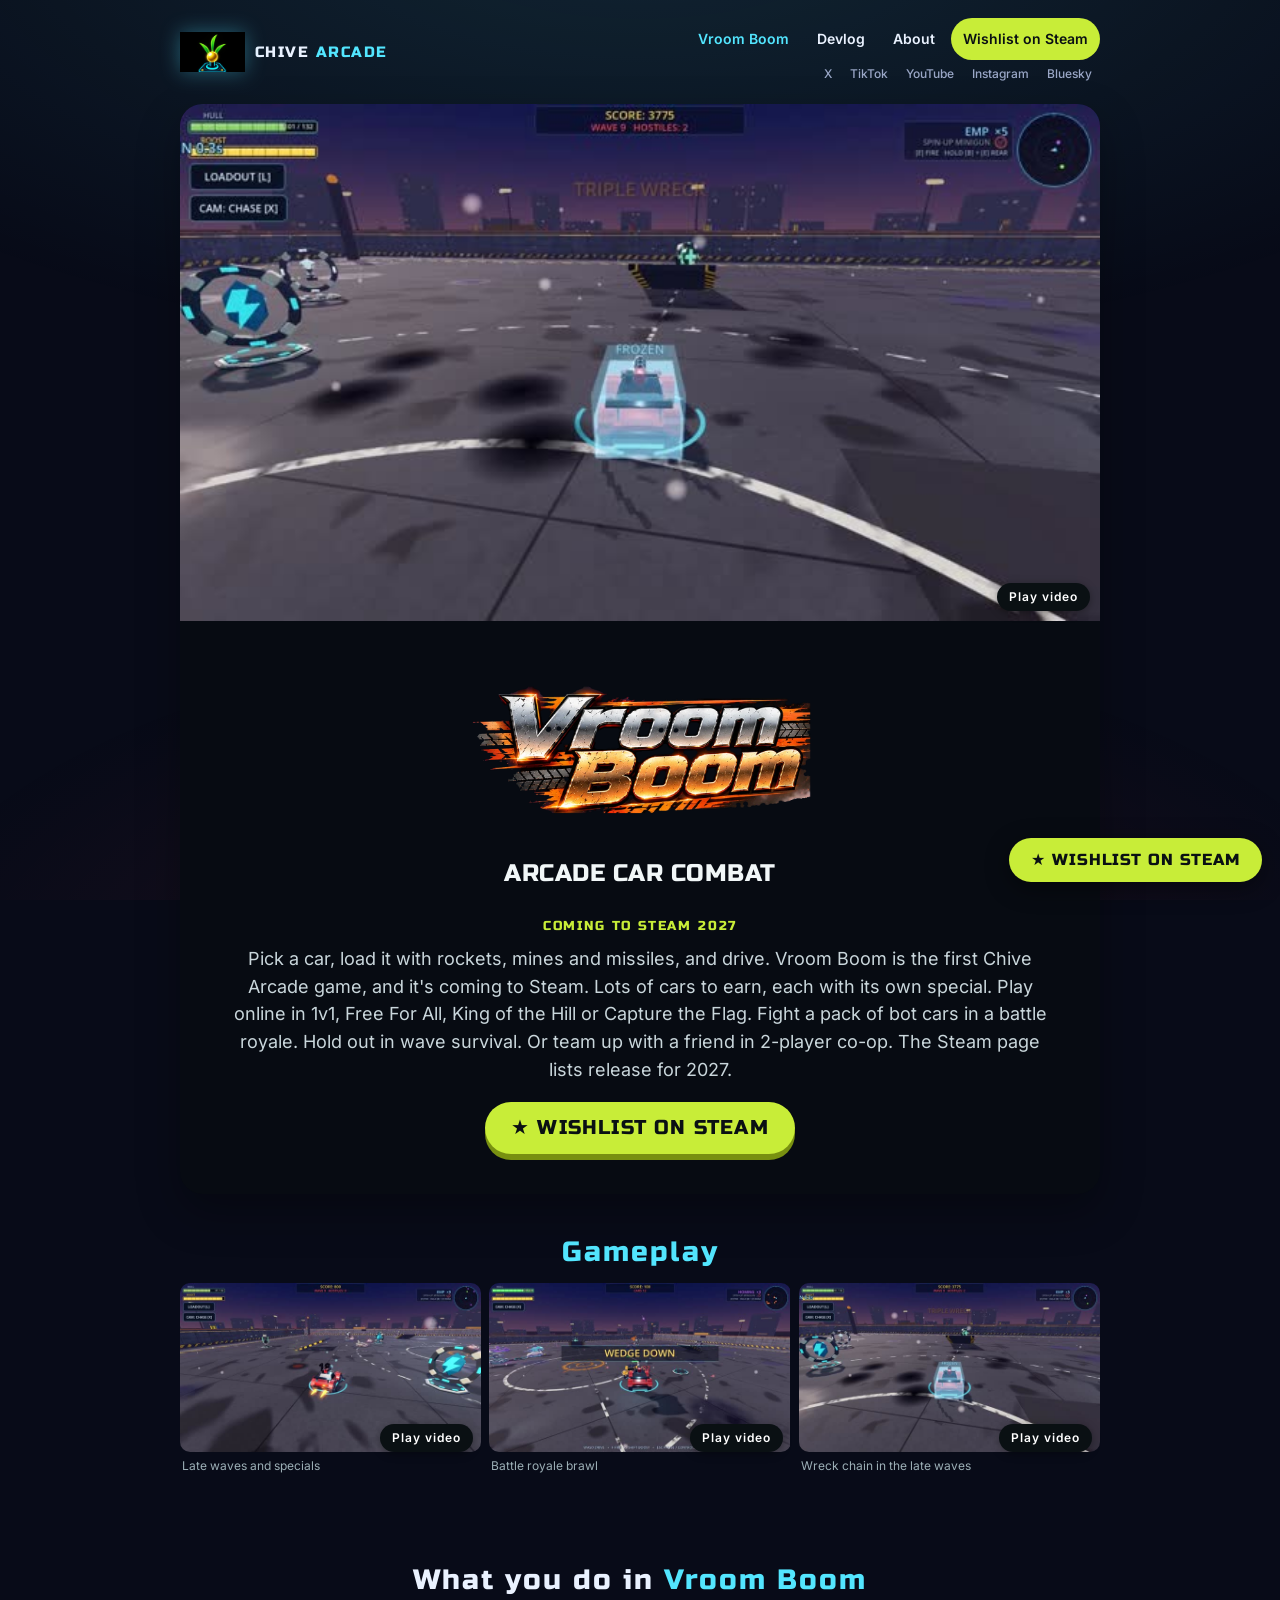
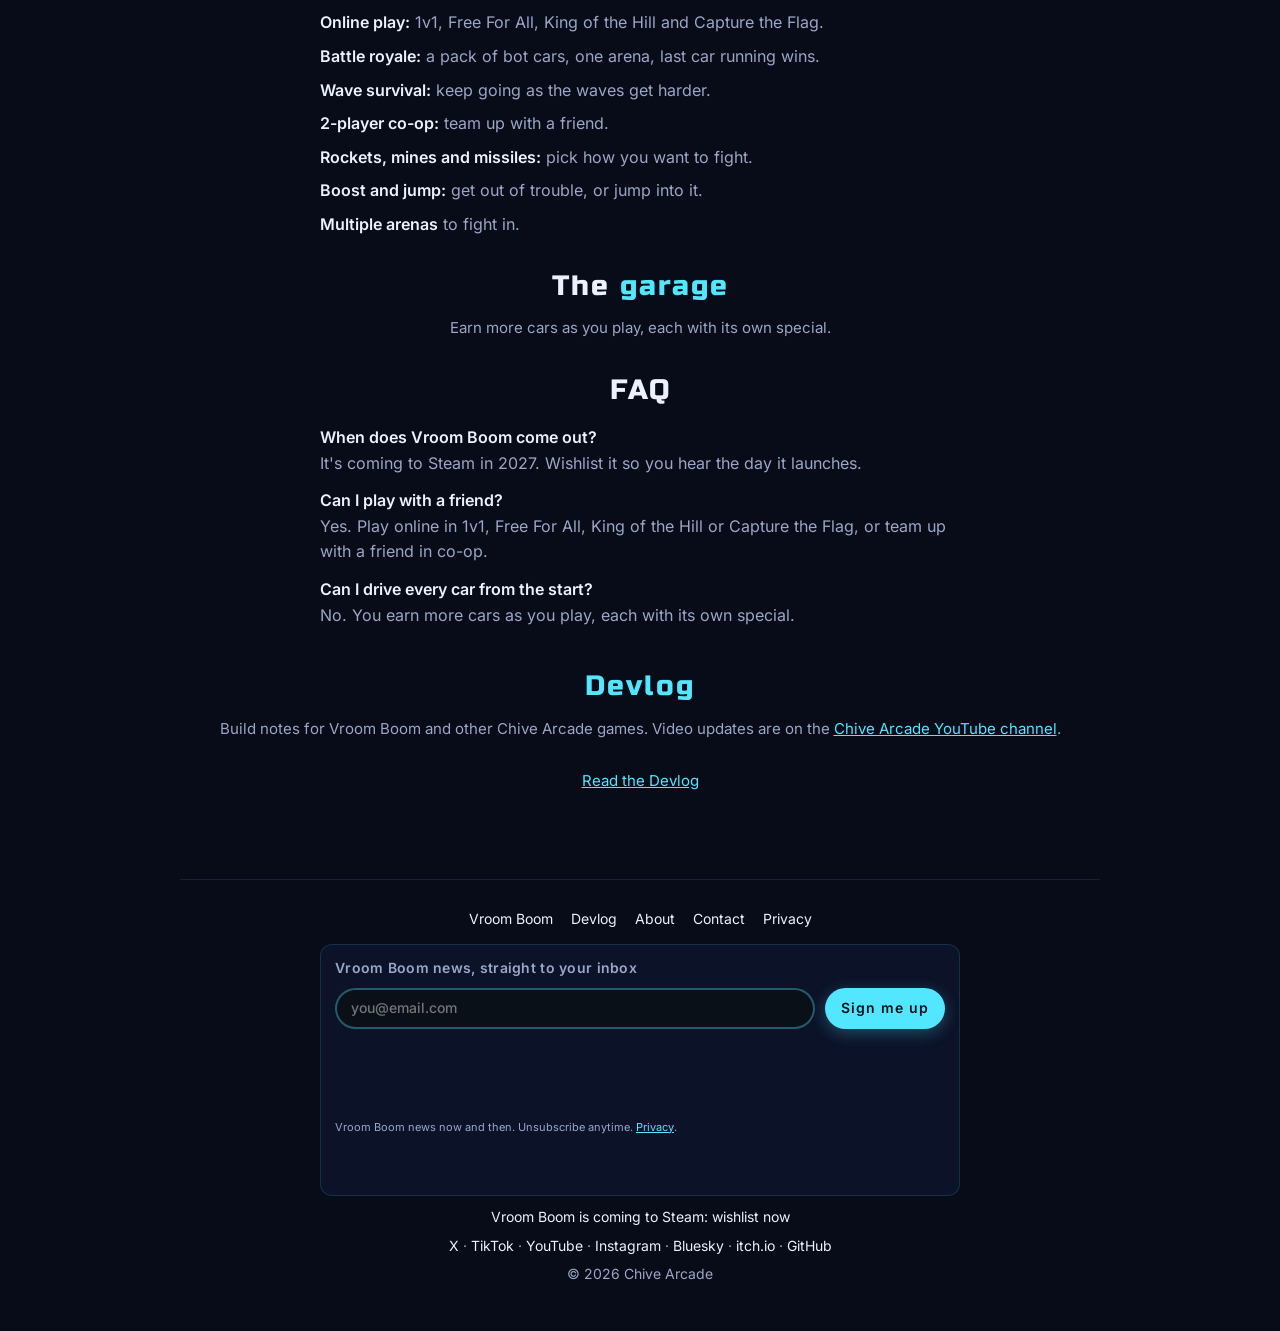
==== index.html @ d8dcc279 "Merge pull request #27 from chive55/homepage-trailer Homepage hero: short gameplay video at the top" ====
<!DOCTYPE html>
<html lang="en">
<head>
<meta charset="UTF-8">
<script>document.documentElement.classList.add('js');</script>
<meta name="viewport" content="width=device-width, initial-scale=1.0">
<title>Vroom Boom: Car Combat, Coming to Steam | Chive Arcade</title>
<meta name="description" content="Arcade car combat with battle royale against AI bots, wave survival and co-op. Wishlist it now on Steam.">
<meta name="theme-color" content="#080B18">
<link rel="icon" href="/favicon.ico" sizes="any">
<link rel="icon" type="image/png" href="/favicon.png">
<link rel="apple-touch-icon" href="/apple-touch-icon.png">
<link rel="stylesheet" href="/assets/site-nav.css">
<link rel="stylesheet" href="/assets/newsletter.css">
<link rel="canonical" href="https://chivearcade.com/">
<link rel="alternate" type="application/rss+xml" title="Chive Arcade Devlog" href="https://chivearcade.com/devlog/feed.xml">
<meta property="og:type" content="website">
<meta property="og:site_name" content="Chive Arcade">
<meta property="og:title" content="Vroom Boom: Car Combat, Coming to Steam | Chive Arcade">
<meta property="og:description" content="Arcade car combat with battle royale against AI bots, wave survival and co-op. Wishlist it now on Steam.">
<meta property="og:url" content="https://chivearcade.com/">
<meta property="og:image" content="https://chivearcade.com/vroom-boom/key-art.jpg">
<meta property="og:image:width" content="1232">
<meta property="og:image:height" content="706">
<meta property="og:image:alt" content="Vroom Boom arcade car combat key art">
<meta name="twitter:card" content="summary_large_image">
<meta name="twitter:title" content="Vroom Boom: Car Combat, Coming to Steam | Chive Arcade">
<meta name="twitter:description" content="Arcade car combat with battle royale against AI bots, wave survival and co-op. Wishlist it now on Steam.">
<meta name="twitter:image" content="https://chivearcade.com/vroom-boom/key-art.jpg">
<link rel="preload" href="/vroom-boom/late_wave_wreck_chain.jpg" as="image" fetchpriority="high">
<link rel="preload" href="/assets/fonts/russo-one-latin.woff2" as="font" type="font/woff2" crossorigin>
<link rel="preload" href="/assets/fonts/inter-latin.woff2" as="font" type="font/woff2" crossorigin>
<link rel="stylesheet" href="/assets/fonts.css">
<style>
  :root{
    --bg:#080B18; --panel:#111A38; --cyan:#53E6FF; --yellow:#FFD85A; --pink:#FF4D68;
    --text:#EAF2FF; --muted:#9AA7C7;
  }
  *{margin:0;padding:0;box-sizing:border-box}
  body{
    background:var(--bg); color:var(--text);
    font-family:'Inter',system-ui,-apple-system,sans-serif;
    line-height:1.6; overflow-x:hidden;
  }
  body::before{
    content:""; position:fixed; inset:0; pointer-events:none; z-index:0;
    background:
      radial-gradient(ellipse 80% 50% at 50% -10%, rgba(83,230,255,.12), transparent),
      radial-gradient(ellipse 60% 40% at 50% 110%, rgba(255,77,104,.10), transparent);
  }
  .wrap{max-width:960px; margin:0 auto; padding:0 20px; position:relative; z-index:1}

  header{padding:22px 0; display:flex; align-items:center; justify-content:space-between}
  .brand{display:flex; align-items:center; gap:12px; text-decoration:none; color:var(--text)}
  .brand img{height:40px; width:auto; filter:drop-shadow(0 0 10px rgba(83,230,255,.35))}
  .brand span{font-family:'Russo One',sans-serif; font-weight:400; letter-spacing:2px; font-size:15px}
  .brand span em{font-style:normal; color:var(--cyan)}
  .nav-cta{
    font-family:'Russo One',sans-serif; font-weight:400; font-size:12px; letter-spacing:1px;
    color:var(--bg); background:var(--yellow); padding:10px 18px; border-radius:999px;
    text-decoration:none; font-weight:800;
  }

  .hero{text-align:center; padding:56px 0 40px}
  .hero img.logo{
    width:min(300px,68vw); height:auto; margin-bottom:8px;
    filter:drop-shadow(0 0 26px rgba(83,230,255,.25));
  }
  h1{
    font-family:'Russo One',sans-serif; font-weight:400; font-size:clamp(30px,6vw,52px);
    letter-spacing:3px; line-height:1.15; margin-bottom:14px;
  }
  h1 .c1,.h1 .c1{color:var(--cyan)} h1 .c2,.h1 .c2{color:var(--pink)}
  .lead{font-family:Inter,sans-serif;font-size:clamp(20px,3.4vw,30px);line-height:1.25;letter-spacing:0;margin:0 auto 14px;max-width:640px}
  .hub-cta{display:inline-block;margin-top:14px;font-size:1.1em}
  .tagline{color:var(--muted); font-size:clamp(15px,2.6vw,18px); max-width:560px; margin:0 auto 30px}
  .tagline strong{color:var(--yellow); font-weight:600}
  .ctas{display:flex; gap:14px; justify-content:center; flex-wrap:wrap}
  .btn{
    font-family:'Russo One',sans-serif; font-weight:400; letter-spacing:1px; font-size:14px;
    padding:15px 30px; border-radius:999px; text-decoration:none; display:inline-block;
    transition:transform .15s ease;
  }
  .btn:hover{transform:translateY(-2px)}
  .btn-primary{background:var(--cyan); color:#06121A; box-shadow:0 6px 26px rgba(83,230,255,.35)}
  .btn-ghost{border:2px solid var(--pink); color:var(--pink)}

  .stats{
    display:flex; justify-content:center; gap:clamp(18px,5vw,54px);
    padding:34px 0; border-top:1px solid rgba(83,230,255,.15); border-bottom:1px solid rgba(83,230,255,.15);
    margin:10px 0 0; flex-wrap:wrap;
  }
  .stat{text-align:center}
  .stat b{font-family:'Russo One',sans-serif; font-weight:400; font-size:clamp(22px,4vw,32px); color:var(--yellow); display:block}
  .stat small{color:var(--muted); font-size:13px; letter-spacing:.5px}

  section{padding:52px 0}
  h2{
    font-family:'Russo One',sans-serif; font-weight:400; letter-spacing:2px;
    font-size:clamp(20px,4vw,28px); text-align:center; margin-bottom:8px;
  }
  h2 .c{color:var(--cyan)}
  .sub{text-align:center; color:var(--muted); margin-bottom:28px; font-size:15px}

  .games{display:grid; grid-template-columns:repeat(auto-fit,minmax(150px,1fr)); gap:14px}
  .game{
    background:var(--panel); border:1px solid rgba(83,230,255,.14); border-radius:16px;
    padding:22px 14px; text-align:center; text-decoration:none; color:var(--text);
    transition:transform .15s ease, border-color .15s ease;
  }
  .game:hover{transform:translateY(-3px); border-color:var(--cyan)}
  .game .dot{width:14px; height:14px; border-radius:50%; margin:0 auto 12px; background:var(--cyan); box-shadow:0 0 12px var(--cyan)}
  .game:nth-child(2n) .dot{background:var(--pink); box-shadow:0 0 12px var(--pink)}
  .game:nth-child(3n) .dot{background:var(--yellow); box-shadow:0 0 12px var(--yellow)}
  .game b{font-family:'Russo One',sans-serif; font-weight:400; font-size:14px; letter-spacing:1px; display:block; margin-bottom:4px}
  .game small{color:var(--muted); font-size:12px}
  .more{text-align:center; margin-top:22px}
  .more a{color:var(--cyan); text-decoration:none; font-weight:600; font-size:15px}

  button{
    font-family:'Russo One',sans-serif; font-weight:400; letter-spacing:1px; font-size:13px;
    background:var(--pink); color:#fff; border:none; border-radius:999px;
    padding:15px 28px; cursor:pointer; box-shadow:0 6px 24px rgba(255,77,104,.35);
  }
  button:hover{filter:brightness(1.1)}

  .socials{display:flex; justify-content:center; gap:12px; flex-wrap:wrap; padding:10px 0 30px}
  .socials a{
    color:var(--text); text-decoration:none; font-size:14px; font-weight:600;
    border:1px solid rgba(83,230,255,.25); padding:10px 20px; border-radius:999px;
    transition:border-color .15s ease;
  }
  .socials a:hover{border-color:var(--yellow); color:var(--yellow)}

  footer{text-align:center; color:var(--muted); font-size:13px; padding:24px 0 40px; border-top:1px solid rgba(83,230,255,.12)}
  footer .heart{color:var(--pink)}
</style>
<style>/*VB-HERO*/
.vb-info{padding:24px 0 8px}.vb-info h2{margin-top:26px}.vb-info a{color:var(--cyan)}.vb-list{list-style:none;max-width:640px;margin:0 auto;display:grid;gap:8px;color:var(--muted)}.vb-list b{color:var(--text)}.vb-faq{max-width:640px;margin:0 auto}.vb-faq dt{font-weight:600;margin-top:12px}.vb-faq dd{color:var(--muted)}
.vb-hero{padding:0;position:relative;z-index:1;display:grid;grid-template-columns:1fr;gap:0;background:#070b12;color:#f1f7f8;border-radius:22px;overflow:hidden;margin:0 0 28px;box-shadow:0 18px 44px rgba(0,0,0,.3)}
.vb-media{grid-column:1/-1;background:#000;aspect-ratio:16/9;position:relative}.vb-trailer{width:100%;height:100%;object-fit:cover;display:block}
.vb-copy{grid-column:1/-1;padding:clamp(16px,3vw,32px) clamp(20px,4vw,44px) clamp(20px,4vw,40px);display:flex;flex-direction:column;justify-content:center;align-items:center;text-align:center;gap:12px}
.vb-kicker{margin:0;font:400 13px/1 "Russo One",sans-serif;letter-spacing:.14em;text-transform:uppercase;color:#c8ed38}
.vb-title{margin:0;font:400 clamp(48px,7vw,88px)/.9 "Russo One",sans-serif;text-transform:uppercase;letter-spacing:-.01em;color:#ffb12b;text-shadow:0 3px 0 #a33a00}
.vb-logo{display:block;width:100%;max-width:520px;height:auto}
.vb-hero-heading{grid-column:1/-1;margin:0;padding:clamp(16px,3vw,28px) clamp(20px,4vw,44px) 0;text-align:center;text-shadow:none}
.vb-hero-heading .vb-logo{width:min(360px,70vw);max-width:520px;height:auto;margin:0 auto;aspect-ratio:520/292;object-fit:contain}
.vb-hero-heading .vb-sub{margin-top:10px}
.vb-pitch{margin:0;color:#c9d6db;font-size:clamp(15px,1.7vw,18px);line-height:1.55}
.vb-price{margin:0;font-weight:700;color:#fff}
.vb-ctas{display:flex;flex-wrap:wrap;gap:12px 18px;align-items:center;margin-top:6px}
.vb-btn{display:inline-block;background:#c8ed38;color:#0a1013;font:400 20px/1 "Russo One",sans-serif;letter-spacing:.06em;text-transform:uppercase;padding:16px 26px;border-radius:999px;text-decoration:none;box-shadow:0 6px 0 #789011}
@media(max-width:480px){.vb-btn{font-size:17px;padding:14px 20px;letter-spacing:.03em;white-space:nowrap}}
.vb-sub{display:block;font-size:clamp(18px,2.2vw,24px);line-height:1.1;color:#f1f7f8;text-shadow:none;letter-spacing:.02em;margin-top:8px}.vb-links{margin:0;font-size:14px;color:#9cafb6}.vb-links a{color:#44e4f2}.vb-more{color:#44e4f2;font-weight:700;text-decoration:none}
.vb-strip{grid-column:1/-1;display:grid;grid-template-columns:repeat(3,1fr);gap:8px;padding:8px}
.vb-clip{margin:0;position:relative}.vb-clip video{width:100%;aspect-ratio:16/9;object-fit:cover;display:block;border-radius:10px;background:#000}
.vb-clip figcaption{font-size:12px;color:#9cafb6;padding:4px 2px}
@media(max-width:820px){.vb-hero{padding:0}.vb-strip{grid-template-columns:1fr 1fr 1fr}}
@media(max-width:520px){.vb-strip{grid-template-columns:1fr}.vb-btn{width:100%;text-align:center}}
@media(max-width:760px){.sticky-wish{display:none}body{padding-bottom:0}}
.vb-gameplay{padding:8px 0 28px}.vb-gameplay .vb-strip{padding:0}.mini{padding:28px 0}.mini a{color:var(--cyan)}
.vb-media-ctrl{position:relative}
.vb-video-toggle{position:absolute;right:10px;bottom:10px;z-index:2;appearance:none;border:0;border-radius:999px;padding:8px 12px;font:600 12px/1 Inter,system-ui,sans-serif;background:#0a1013;color:#ffffff;cursor:pointer;box-shadow:0 2px 8px rgba(0,0,0,.35)}
.vb-video-toggle:hover,.vb-video-toggle:focus-visible{outline:2px solid #c8ed38;outline-offset:2px;background:rgba(10,16,19,.95)}
.vb-clip.vb-media-ctrl .vb-video-toggle{right:8px;bottom:28px}
</style>
<script type="application/ld+json">
{"@context":"https://schema.org","@type":"VideoGame","name":"Vroom Boom","url":"https://chivearcade.com/","description":"Arcade car combat game with online 1v1, Free For All, King of the Hill and Capture the Flag, battle royale against bot cars, wave survival and 2-player co-op.","genre":["Car combat","Action","Arcade"],"gamePlatform":"PC","playMode":["SinglePlayer","MultiPlayer"],"author":{"@type":"Organization","name":"Chive Arcade","url":"https://chivearcade.com/"},"sameAs":["https://store.steampowered.com/app/5446380","https://chive-arcade.itch.io/vroom-boom"],"image":"https://chivearcade.com/vroom-boom/key-art.jpg"}
</script>
</head>
<body>
<div class="wrap">

  <a class="skip" href="#main">Skip to content</a>
  <header class="site-head">
    <a class="brand" href="/"><img src="/mark-80.png" width="65" height="40" alt=""><span>CHIVE <em>ARCADE</em></span></a>
    <button class="nav-toggle" type="button" aria-expanded="false" aria-controls="site-nav">Menu</button>
    <nav class="site-nav" id="site-nav" aria-label="Main"><ul><li><a href="/#vroom-boom" aria-current="page">Vroom Boom</a></li><!-- <li><a href="/games/">Browser Games</a></li> --><li><a href="/devlog/">Devlog</a></li><li><a href="/about/">About</a></li><li><a class="nav-steam" href="https://store.steampowered.com/app/5446380/?utm_source=chivearcade&amp;utm_medium=site&amp;utm_campaign=vroomboom" target="_blank" rel="noopener">Wishlist on Steam</a></li></ul><ul class="site-social" aria-label="Chive Arcade on social media"><li><a href="https://x.com/ChiveArcade" target="_blank" rel="noopener">X</a></li><li><a href="https://www.tiktok.com/@chive.arcade" target="_blank" rel="noopener">TikTok</a></li><li><a href="https://www.youtube.com/@ChiveArcade" target="_blank" rel="noopener">YouTube</a></li><li><a href="https://www.instagram.com/chivearcade" target="_blank" rel="noopener">Instagram</a></li><li><a href="https://bsky.app/profile/chivearcade.com" target="_blank" rel="noopener">Bluesky</a></li></ul></nav>
  </header>
<main id="main">

<!--VB-HERO--><section class="vb-hero" id="vroom-boom" aria-labelledby="vb-title">
  <div class="vb-media"><video class="vb-trailer" data-src="/vroom-boom/late_wave_wreck_chain.mp4" poster="/vroom-boom/late_wave_wreck_chain.jpg" muted loop playsinline preload="metadata" aria-label="Vroom Boom gameplay: wreck chain in the late waves"></video></div>
  <h1 id="vb-title" class="vb-title vb-hero-heading"><picture><source type="image/webp" srcset="/vroom-boom/logo.webp"><img class="vb-logo" src="/vroom-boom/logo.png" srcset="/vroom-boom/logo.png 1x, /vroom-boom/logo@2x.png 2x" width="520" height="292" alt="Vroom Boom logo" decoding="sync"></picture><span class="vb-sub">Arcade car combat</span></h1>
  <div class="vb-copy">
    <p class="vb-kicker">Coming to Steam 2027</p>
    <p class="vb-pitch">Pick a car, load it with rockets, mines and missiles, and drive. Vroom Boom is the first Chive Arcade game, and it's coming to Steam. Lots of cars to earn, each with its own special. Play online in 1v1, Free For All, King of the Hill or Capture the Flag. Fight a pack of bot cars in a battle royale. Hold out in wave survival. Or team up with a friend in 2-player co-op. The Steam page lists release for 2027.</p>
    <div class="vb-ctas"><a class="vb-btn" href="https://store.steampowered.com/app/5446380/?utm_source=chivearcade&amp;utm_medium=site&amp;utm_campaign=vroomboom" target="_blank" rel="noopener">&#9733; Wishlist on Steam</a></div>
  </div>
</section><!--/VB-HERO-->
<section class="vb-gameplay" id="gameplay" aria-labelledby="gameplay-title">
  <h2 id="gameplay-title"><span class="c">Gameplay</span></h2>
  <div class="vb-strip"><figure class="vb-clip"><video data-lazy data-src="/vroom-boom/late_wave_specials.mp4" poster="/vroom-boom/late_wave_specials.jpg" muted loop playsinline preload="none" aria-label="Late waves and specials"></video><figcaption>Late waves and specials</figcaption></figure><figure class="vb-clip"><video data-lazy data-src="/vroom-boom/royale_brawl.mp4" poster="/vroom-boom/royale_brawl.jpg" muted loop playsinline preload="none" aria-label="Battle royale brawl"></video><figcaption>Battle royale brawl</figcaption></figure><figure class="vb-clip"><video data-lazy data-src="/vroom-boom/late_wave_wreck_chain.mp4" poster="/vroom-boom/late_wave_wreck_chain.jpg" muted loop playsinline preload="none" aria-label="Wreck chain in the late waves"></video><figcaption>Wreck chain in the late waves</figcaption></figure></div>
</section>
<!--VB-INFO--><section class="vb-info">
  <h2>What you do in <span class="c">Vroom Boom</span></h2>
  <ul class="vb-list">
    <li><b>Online play:</b> 1v1, Free For All, King of the Hill and Capture the Flag.</li>
    <li><b>Battle royale:</b> a pack of bot cars, one arena, last car running wins.</li>
    <li><b>Wave survival:</b> keep going as the waves get harder.</li>
    <li><b>2-player co-op:</b> team up with a friend.</li>
    <li><b>Rockets, mines and missiles:</b> pick how you want to fight.</li>
    <li><b>Boost and jump:</b> get out of trouble, or jump into it.</li>
    <li><b>Multiple arenas</b> to fight in.</li>
  </ul>
  <h2>The <span class="c">garage</span></h2>
  <p class="sub">Earn more cars as you play, each with its own special.</p>
  <h2>FAQ</h2>
  <dl class="vb-faq">
    <dt>When does Vroom Boom come out?</dt><dd>It's coming to Steam in 2027. Wishlist it so you hear the day it launches.</dd>
    <dt>Can I play with a friend?</dt><dd>Yes. Play online in 1v1, Free For All, King of the Hill or Capture the Flag, or team up with a friend in co-op.</dd>
    <dt>Can I drive every car from the start?</dt><dd>No. You earn more cars as you play, each with its own special.</dd>
  </dl>
</section><!--/VB-INFO-->

<section class="mini" id="devlog">
    <h2><span class="c">Devlog</span></h2>
    <p class="sub">Build notes for Vroom Boom and other Chive Arcade games. Video updates are on the <a href="https://www.youtube.com/@ChiveArcade" target="_blank" rel="noopener">Chive Arcade YouTube channel</a>.</p>
    <p class="sub"><a href="/devlog/">Read the Devlog</a></p>
  </section>

</main>
  <footer class="site-foot">
    <nav aria-label="Footer"><ul><li><a href="/#vroom-boom">Vroom Boom</a></li><!-- <li><a href="/games/">Browser Games</a></li> --><li><a href="/devlog/">Devlog</a></li><li><a href="/about/">About</a></li><li><a href="mailto:chivearcade@gmail.com">Contact</a></li><li><a href="/privacy.html">Privacy</a></li></ul></nav>
    <section class="nl-foot" aria-labelledby="nl-foot-heading">
      <p id="nl-foot-heading" class="nl-heading">Vroom Boom news, straight to your inbox</p>
      <form class="nl-form" action="/api/subscribe" method="post" novalidate>
        <label class="nl-hp" aria-hidden="true">Leave blank
          <input type="text" name="website" tabindex="-1" autocomplete="off">
        </label>
        <div class="nl-row">
          <label for="nl-email-home" style="position:absolute;left:-10000px;width:1px;height:1px;overflow:hidden">Email</label>
          <input id="nl-email-home" type="email" name="email" autocomplete="email" required placeholder="you@email.com" aria-describedby="nl-consent-home">
          <button type="submit">Sign me up</button>
        </div>
        <div class="nl-turnstile" data-turnstile></div>
        <p id="nl-consent-home" class="nl-consent">Vroom Boom news now and then. Unsubscribe anytime. <a href="/privacy.html">Privacy</a>.</p>
        <p class="nl-msg" role="status" aria-live="polite"></p>
      </form>
    </section>
    <p><a href="https://store.steampowered.com/app/5446380/?utm_source=chivearcade&amp;utm_medium=site&amp;utm_campaign=vroomboom" target="_blank" rel="noopener">Vroom Boom is coming to Steam: wishlist now</a></p>
    <p><a href="https://x.com/ChiveArcade">X</a> · <a href="https://www.tiktok.com/@chive.arcade">TikTok</a> · <a href="https://www.youtube.com/@ChiveArcade">YouTube</a> · <a href="https://www.instagram.com/chivearcade">Instagram</a> · <a href="https://bsky.app/profile/chivearcade.com">Bluesky</a> · <a href="https://chive-arcade.itch.io">itch.io</a> · <a href="https://github.com/chive55">GitHub</a></p>
    <p>© <span id="foot-year">2026</span> Chive Arcade</p>
  </footer>

</div>
<a class="sticky-wish" href="https://store.steampowered.com/app/5446380/?utm_source=chivearcade&amp;utm_medium=site&amp;utm_campaign=vroomboom" target="_blank" rel="noopener">&#9733; Wishlist on Steam</a>
<script src="/assets/video-player.js" defer></script>
<script src="/assets/site-nav.js" defer></script>
<script src="/assets/newsletter.js" defer></script>
</body>
</html>
---- assets/site-nav.css ----
/* Shared Chive Arcade header nav + footer */
.site-head{display:flex;align-items:center;justify-content:space-between;gap:16px;padding:18px 0;position:relative;z-index:5;min-height:76px}
.site-head .brand{display:flex;align-items:center;gap:10px;text-decoration:none;color:#EAF2FF}
.site-head .brand img{height:40px;width:auto}
.site-head .brand span{font-family:'Russo One',sans-serif;font-weight:400;letter-spacing:1.5px;font-size:15px;white-space:nowrap}
.site-head .brand em{font-style:normal;color:#53E6FF}
.site-nav ul{list-style:none;display:flex;gap:4px;margin:0;padding:0;align-items:center;flex-wrap:wrap;justify-content:flex-end}
.site-nav a{display:block;color:#EAF2FF;text-decoration:none;font-weight:600;font-size:14px;padding:10px 12px;border-radius:999px;white-space:nowrap}
.site-nav a:hover,.site-nav a:focus-visible{color:#FFD85A;background:rgba(83,230,255,.08)}
.site-nav a[aria-current="page"]{color:#53E6FF}
.site-nav a.nav-steam{background:#c8ed38;color:#0a1013;font-weight:800}
.site-nav a.nav-steam:hover{background:#d8f86a;color:#0a1013}
.nav-toggle{display:none;background:transparent;border:2px solid rgba(83,230,255,.4);color:#EAF2FF;border-radius:10px;padding:8px 12px;font:700 14px Inter,system-ui,sans-serif;cursor:pointer;box-shadow:none;letter-spacing:0}
a:focus-visible,button:focus-visible{outline:3px solid #FFD85A;outline-offset:2px}
.skip{position:absolute;left:-999px;top:8px;background:#FFD85A;color:#080B18;padding:8px 14px;border-radius:8px;z-index:10}
.skip:focus{left:8px}
@media(max-width:760px){
  .nav-toggle{display:block}
  .js .site-nav{display:none;position:absolute;top:100%;left:0;right:0;background:#111A38;border:1px solid rgba(83,230,255,.25);border-radius:16px;padding:8px}
  .js .site-nav.open{display:block}
  .site-nav ul{flex-direction:column;align-items:stretch}
  .no-js-nav .site-nav ul{flex-direction:row;flex-wrap:wrap}
  .site-nav a{padding:14px 16px;font-size:16px}
}
.site-foot{border-top:1px solid rgba(83,230,255,.12);margin-top:30px;padding:28px 0 40px;color:#9AA7C7;font-size:14px;text-align:center}
.site-foot nav ul{list-style:none;display:flex;flex-wrap:wrap;justify-content:center;gap:6px 18px;margin:0 0 14px;padding:0}
.site-foot a{color:#EAF2FF;text-decoration:none}
.site-foot a:hover{color:#FFD85A}
.site-foot p{margin:6px 0}
/* Social links in header */
.site-nav{display:flex;flex-direction:column;align-items:flex-end;gap:2px}
.site-nav ul.site-social{gap:2px}
.site-social a{font-size:12px;font-weight:500;color:#9AA7C7;padding:2px 8px}
/* Sticky wishlist */
.sticky-wish{position:fixed;right:18px;bottom:18px;z-index:20;background:#c8ed38;color:#0a1013;font:400 16px/1 "Russo One",sans-serif;letter-spacing:.06em;text-transform:uppercase;padding:14px 22px;border-radius:999px;text-decoration:none;box-shadow:0 6px 24px rgba(0,0,0,.45)}
.sticky-wish:hover{background:#d8f86a}
@media(max-width:760px){
  .site-nav{align-items:stretch}
  .site-nav ul.site-social{flex-direction:row;flex-wrap:wrap;justify-content:center;border-top:1px solid rgba(83,230,255,.15);margin-top:6px;padding-top:6px}
  .site-social a{font-size:14px;padding:8px 10px}
  .sticky-wish{left:12px;right:12px;bottom:12px;text-align:center}
  body{padding-bottom:72px}
}
---- assets/newsletter.css ----
/* Newsletter signup (Vroom Boom + footer) */
.nl-box{
  margin:18px 0 0;
  padding:18px 18px 16px;
  background:rgba(17,26,56,.85);
  border:1px solid rgba(83,230,255,.22);
  border-radius:16px;
  max-width:520px;
}
.nl-box h2,.nl-box .nl-heading{
  font-family:'Russo One',sans-serif;
  font-weight:400;
  font-size:clamp(18px,2.4vw,22px);
  letter-spacing:.04em;
  margin:0 0 10px;
  color:var(--text,#EAF2FF);
}
.nl-form{display:grid;gap:10px}
.nl-row{display:flex;flex-wrap:wrap;gap:10px;align-items:stretch}
.nl-row input[type="email"]{
  flex:1 1 180px;
  min-width:0;
  background:#0a1018;
  border:2px solid rgba(83,230,255,.35);
  color:var(--text,#EAF2FF);
  border-radius:999px;
  padding:12px 16px;
  font:500 15px/1.2 Inter,system-ui,sans-serif;
}
.nl-row input[type="email"]:focus{
  outline:3px solid #FFD85A;
  outline-offset:2px;
  border-color:#53E6FF;
}
.nl-row button,.nl-btn{
  flex:0 0 auto;
  background:var(--cyan,#53E6FF);
  color:#06121A;
  border:0;
  border-radius:999px;
  padding:12px 22px;
  font:700 15px/1 Inter,system-ui,sans-serif;
  cursor:pointer;
  box-shadow:0 4px 16px rgba(83,230,255,.28);
}
.nl-row button:hover,.nl-btn:hover{filter:brightness(1.06)}
.nl-row button:disabled{opacity:.6;cursor:wait}
.nl-consent{margin:0;font-size:12px;color:var(--muted,#9AA7C7);line-height:1.45}
.nl-consent a{color:var(--cyan,#53E6FF);text-decoration:underline}
.nl-msg{margin:0;font-size:14px;min-height:1.4em}
.nl-msg[data-state="ok"]{color:#7dffb3}
.nl-msg[data-state="err"]{color:#FF4D68}
.nl-hp{
  position:absolute!important;
  left:-10000px!important;
  top:auto!important;
  width:1px!important;
  height:1px!important;
  overflow:hidden!important;
  opacity:0!important;
}
.nl-turnstile{min-height:70px;max-width:100%;overflow:hidden}
/* Compact footer variant */
.nl-foot{
  margin:14px auto 10px;
  max-width:640px;
  padding:12px 14px;
  background:rgba(17,26,56,.55);
  border:1px solid rgba(83,230,255,.14);
  border-radius:12px;
  text-align:left;
}
.nl-foot .nl-heading{
  font-size:14px;
  letter-spacing:.02em;
  margin:0 0 8px;
  font-family:Inter,system-ui,sans-serif;
  font-weight:600;
}
.nl-foot .nl-row input[type="email"]{padding:10px 14px;font-size:14px}
.nl-foot .nl-row button{padding:10px 16px;font-size:14px}
.nl-foot .nl-consent{font-size:11px}
.nl-foot .nl-turnstile{transform:scale(.85);transform-origin:left top;min-height:65px}
@media(max-width:520px){
  .nl-row button{width:100%}
}
@media(max-width:480px){
  .nl-box{padding:14px 12px 12px}
  .nl-foot{padding:10px 10px}
  .nl-foot .nl-turnstile{transform:scale(.78);transform-origin:left top}
}
---- assets/fonts.css ----
@font-face{font-family:'Inter';font-style:normal;font-weight:400 600;font-display:swap;src:url(/assets/fonts/inter-latin.woff2) format('woff2');unicode-range:U+0000-00FF, U+0131, U+0152-0153, U+02BB-02BC, U+02C6, U+02DA, U+02DC, U+0304, U+0308, U+0329, U+2000-206F, U+20AC, U+2122, U+2191, U+2193, U+2212, U+2215, U+FEFF, U+FFFD}
@font-face{font-family:'Russo One';font-style:normal;font-weight:400;font-display:swap;src:url(/assets/fonts/russo-one-latin.woff2) format('woff2');unicode-range:U+0000-00FF, U+0131, U+0152-0153, U+02BB-02BC, U+02C6, U+02DA, U+02DC, U+0304, U+0308, U+0329, U+2000-206F, U+20AC, U+2122, U+2191, U+2193, U+2212, U+2215, U+FEFF, U+FFFD}
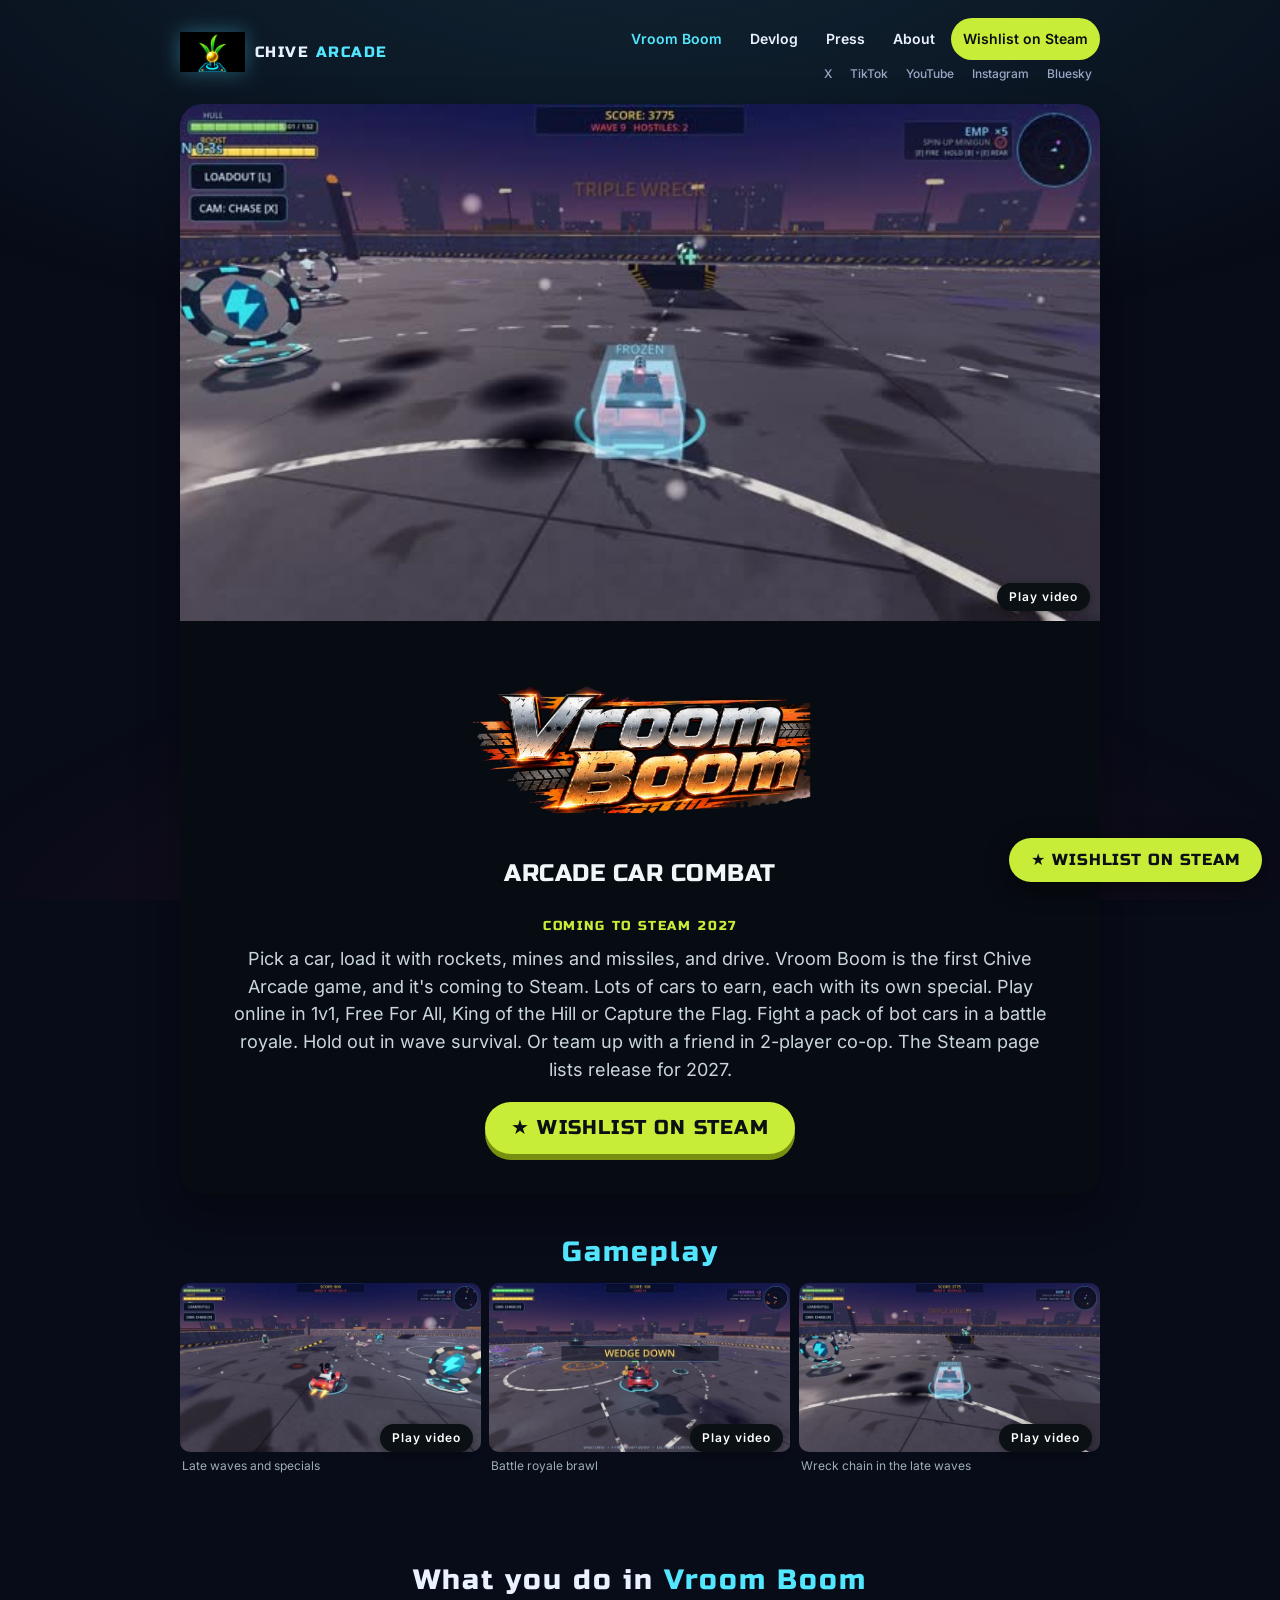
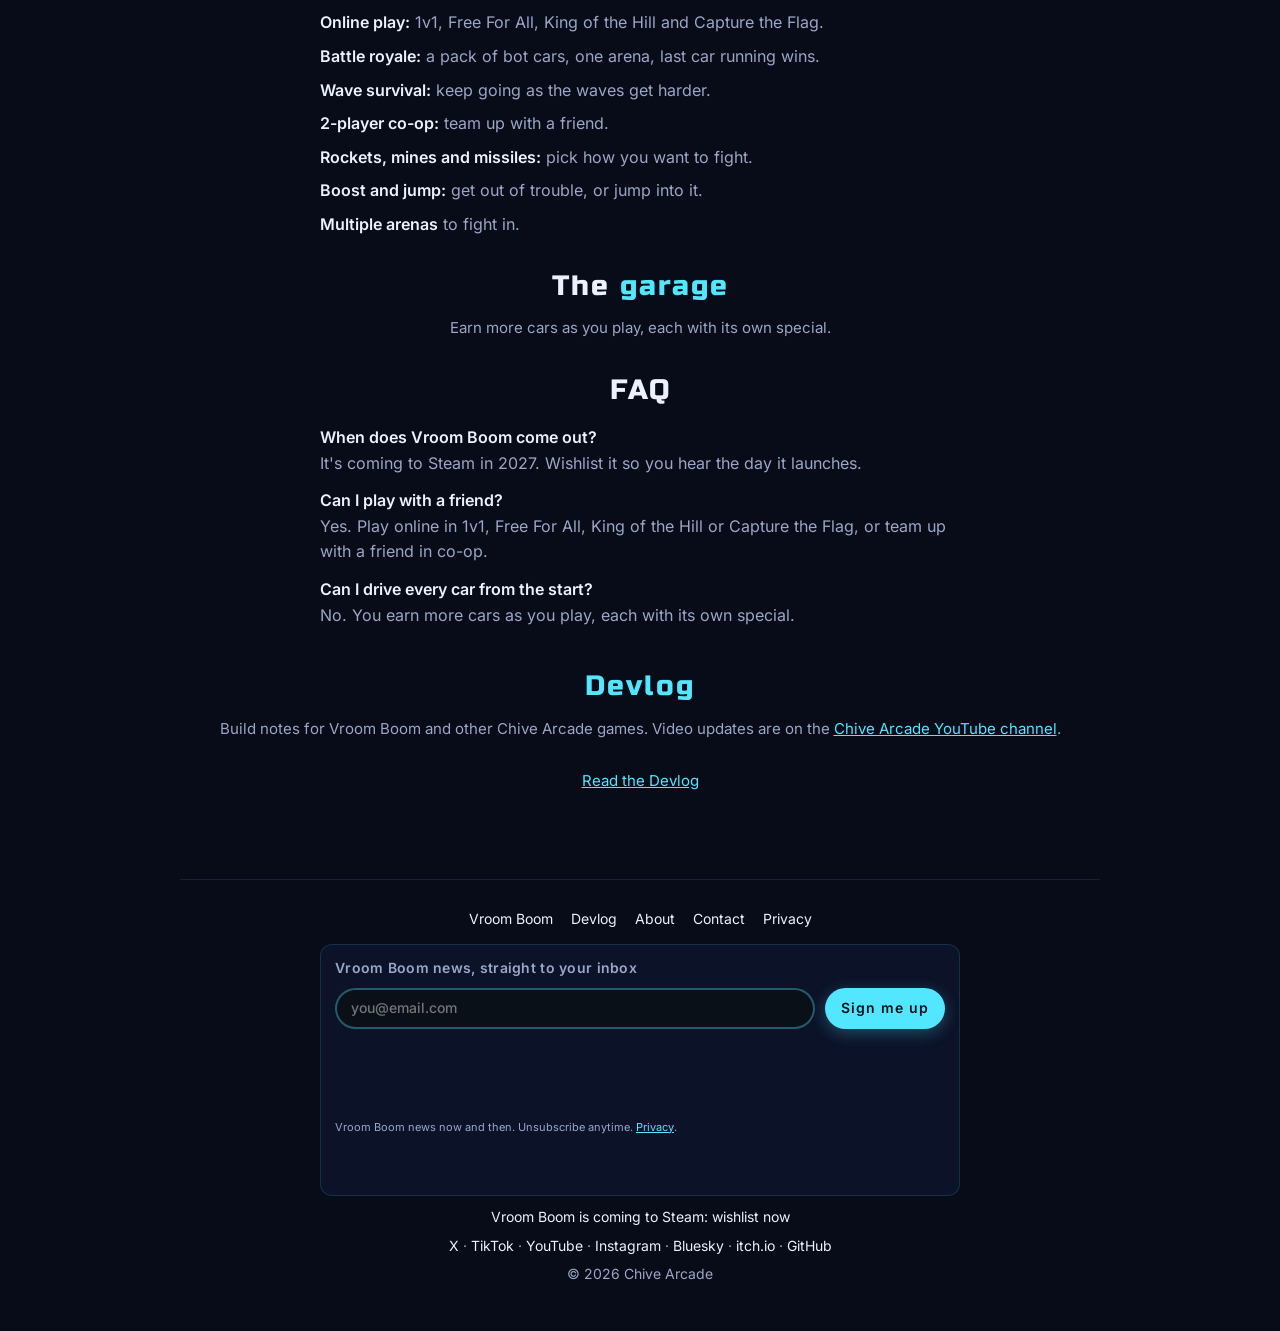
==== commit 271db48e: "Merge pull request #28 from chive55/press-kit Add Press link to main nav" ====
--- a/index.html
+++ b/index.html
@@ -175,7 +175,7 @@
   <header class="site-head">
     <a class="brand" href="/"><img src="/mark-80.png" width="65" height="40" alt=""><span>CHIVE <em>ARCADE</em></span></a>
     <button class="nav-toggle" type="button" aria-expanded="false" aria-controls="site-nav">Menu</button>
-    <nav class="site-nav" id="site-nav" aria-label="Main"><ul><li><a href="/#vroom-boom" aria-current="page">Vroom Boom</a></li><!-- <li><a href="/games/">Browser Games</a></li> --><li><a href="/devlog/">Devlog</a></li><li><a href="/about/">About</a></li><li><a class="nav-steam" href="https://store.steampowered.com/app/5446380/?utm_source=chivearcade&amp;utm_medium=site&amp;utm_campaign=vroomboom" target="_blank" rel="noopener">Wishlist on Steam</a></li></ul><ul class="site-social" aria-label="Chive Arcade on social media"><li><a href="https://x.com/ChiveArcade" target="_blank" rel="noopener">X</a></li><li><a href="https://www.tiktok.com/@chive.arcade" target="_blank" rel="noopener">TikTok</a></li><li><a href="https://www.youtube.com/@ChiveArcade" target="_blank" rel="noopener">YouTube</a></li><li><a href="https://www.instagram.com/chivearcade" target="_blank" rel="noopener">Instagram</a></li><li><a href="https://bsky.app/profile/chivearcade.com" target="_blank" rel="noopener">Bluesky</a></li></ul></nav>
+    <nav class="site-nav" id="site-nav" aria-label="Main"><ul><li><a href="/#vroom-boom" aria-current="page">Vroom Boom</a></li><!-- <li><a href="/games/">Browser Games</a></li> --><li><a href="/devlog/">Devlog</a></li><li><a href="/vroom-boom/press/">Press</a></li><li><a href="/about/">About</a></li><li><a class="nav-steam" href="https://store.steampowered.com/app/5446380/?utm_source=chivearcade&amp;utm_medium=site&amp;utm_campaign=vroomboom" target="_blank" rel="noopener">Wishlist on Steam</a></li></ul><ul class="site-social" aria-label="Chive Arcade on social media"><li><a href="https://x.com/ChiveArcade" target="_blank" rel="noopener">X</a></li><li><a href="https://www.tiktok.com/@chive.arcade" target="_blank" rel="noopener">TikTok</a></li><li><a href="https://www.youtube.com/@ChiveArcade" target="_blank" rel="noopener">YouTube</a></li><li><a href="https://www.instagram.com/chivearcade" target="_blank" rel="noopener">Instagram</a></li><li><a href="https://bsky.app/profile/chivearcade.com" target="_blank" rel="noopener">Bluesky</a></li></ul></nav>
   </header>
 <main id="main">
 
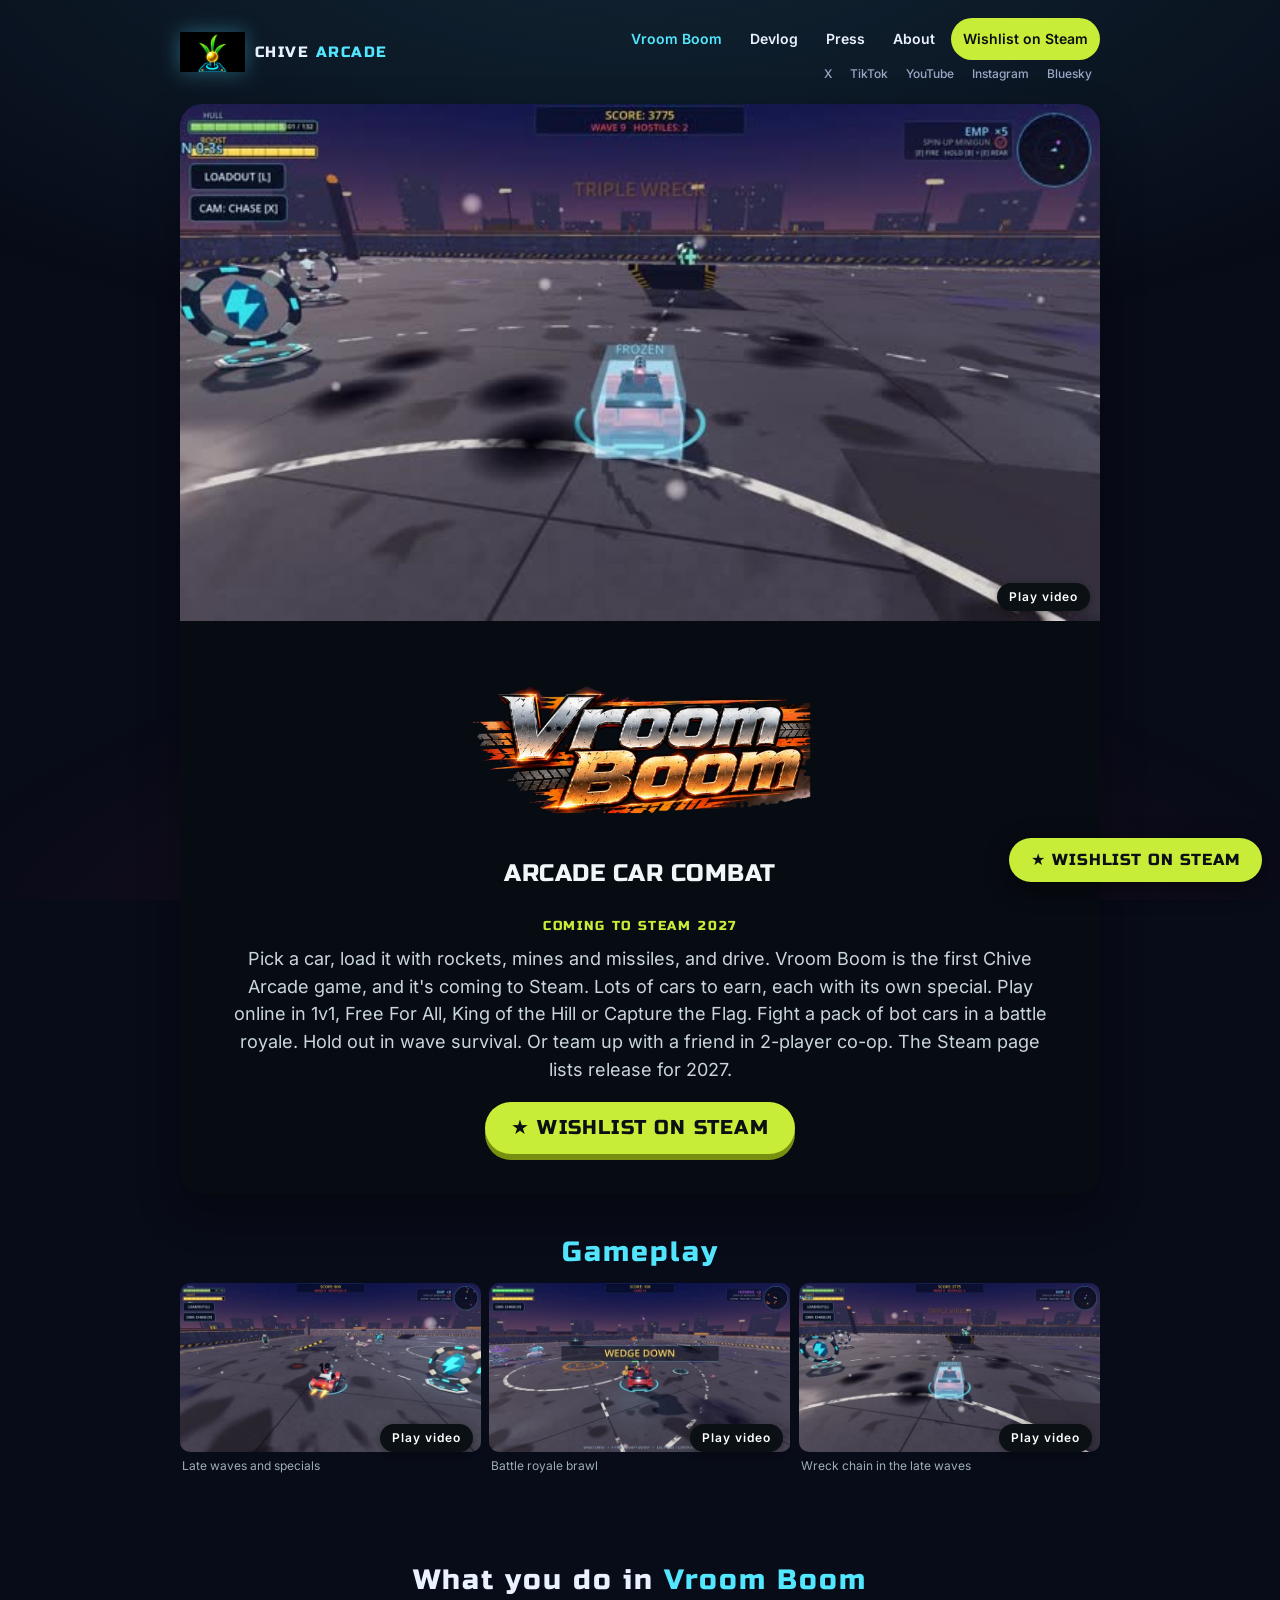
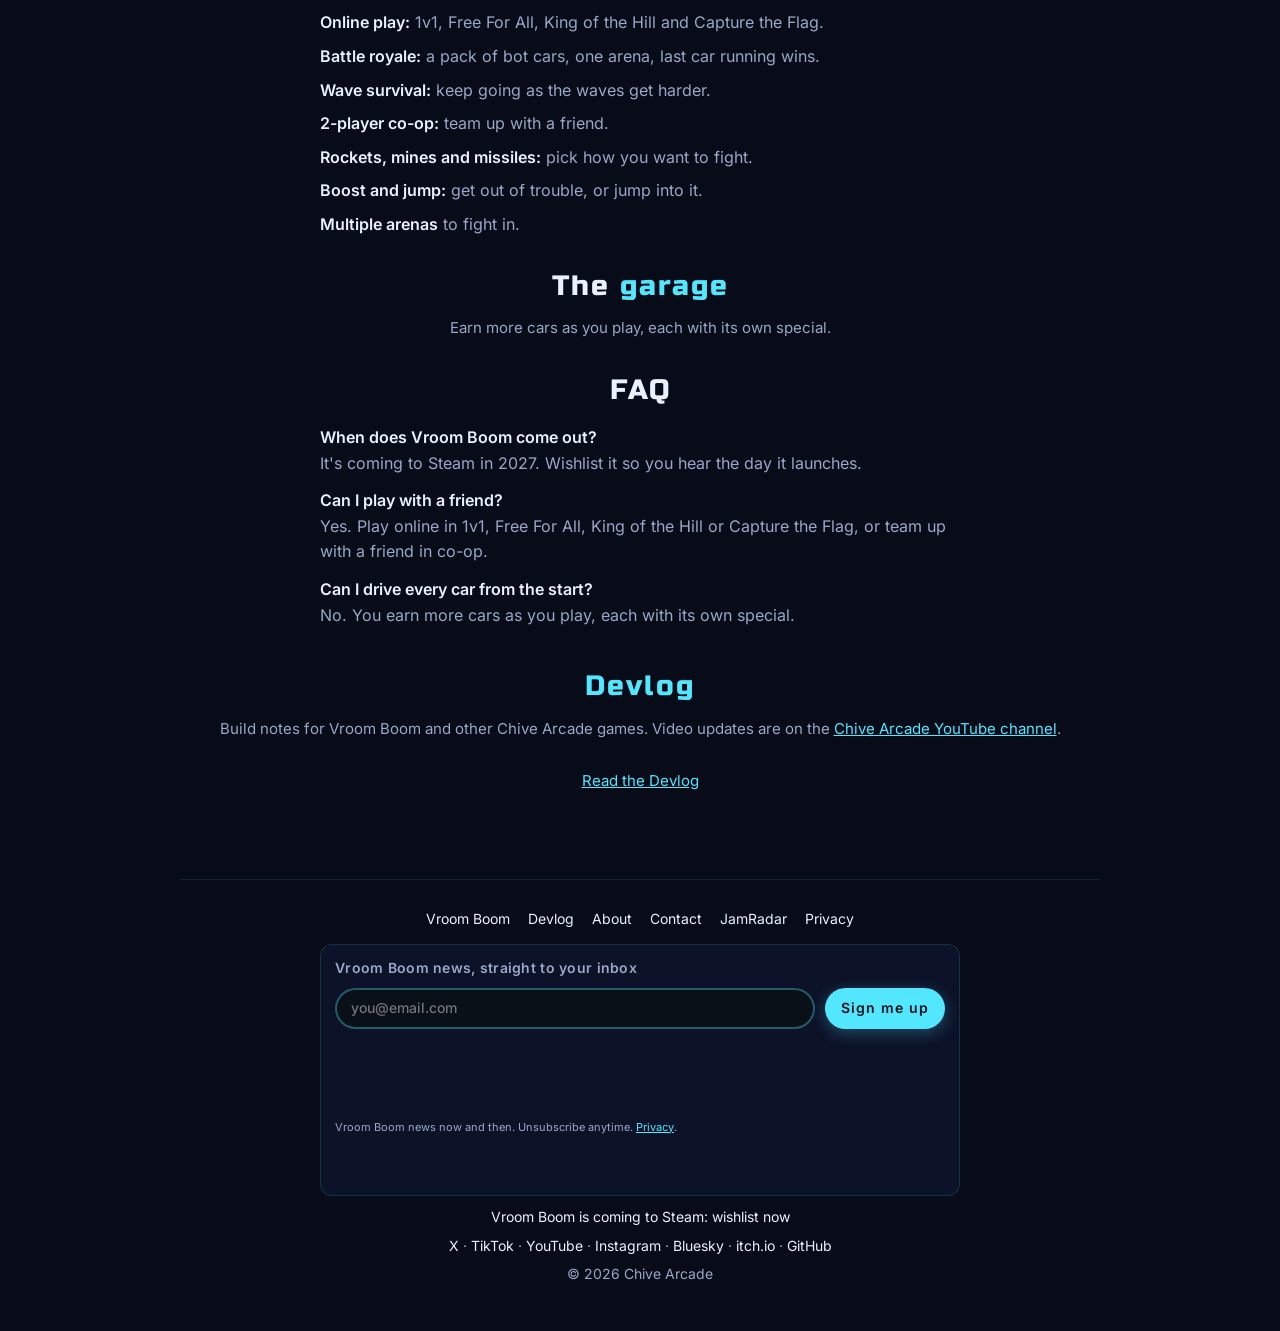
==== commit 654f8ad8: "Merge main into jamradar-link" ====
--- a/index.html
+++ b/index.html
@@ -221,7 +221,7 @@
 
 </main>
   <footer class="site-foot">
-    <nav aria-label="Footer"><ul><li><a href="/#vroom-boom">Vroom Boom</a></li><!-- <li><a href="/games/">Browser Games</a></li> --><li><a href="/devlog/">Devlog</a></li><li><a href="/about/">About</a></li><li><a href="mailto:chivearcade@gmail.com">Contact</a></li><li><a href="/privacy.html">Privacy</a></li></ul></nav>
+    <nav aria-label="Footer"><ul><li><a href="/#vroom-boom">Vroom Boom</a></li><!-- <li><a href="/games/">Browser Games</a></li> --><li><a href="/devlog/">Devlog</a></li><li><a href="/about/">About</a></li><li><a href="mailto:chivearcade@gmail.com">Contact</a></li><li><a href="https://jamradar.chivearcade.com/">JamRadar</a></li><li><a href="/privacy.html">Privacy</a></li></ul></nav>
     <section class="nl-foot" aria-labelledby="nl-foot-heading">
       <p id="nl-foot-heading" class="nl-heading">Vroom Boom news, straight to your inbox</p>
       <form class="nl-form" action="/api/subscribe" method="post" novalidate>
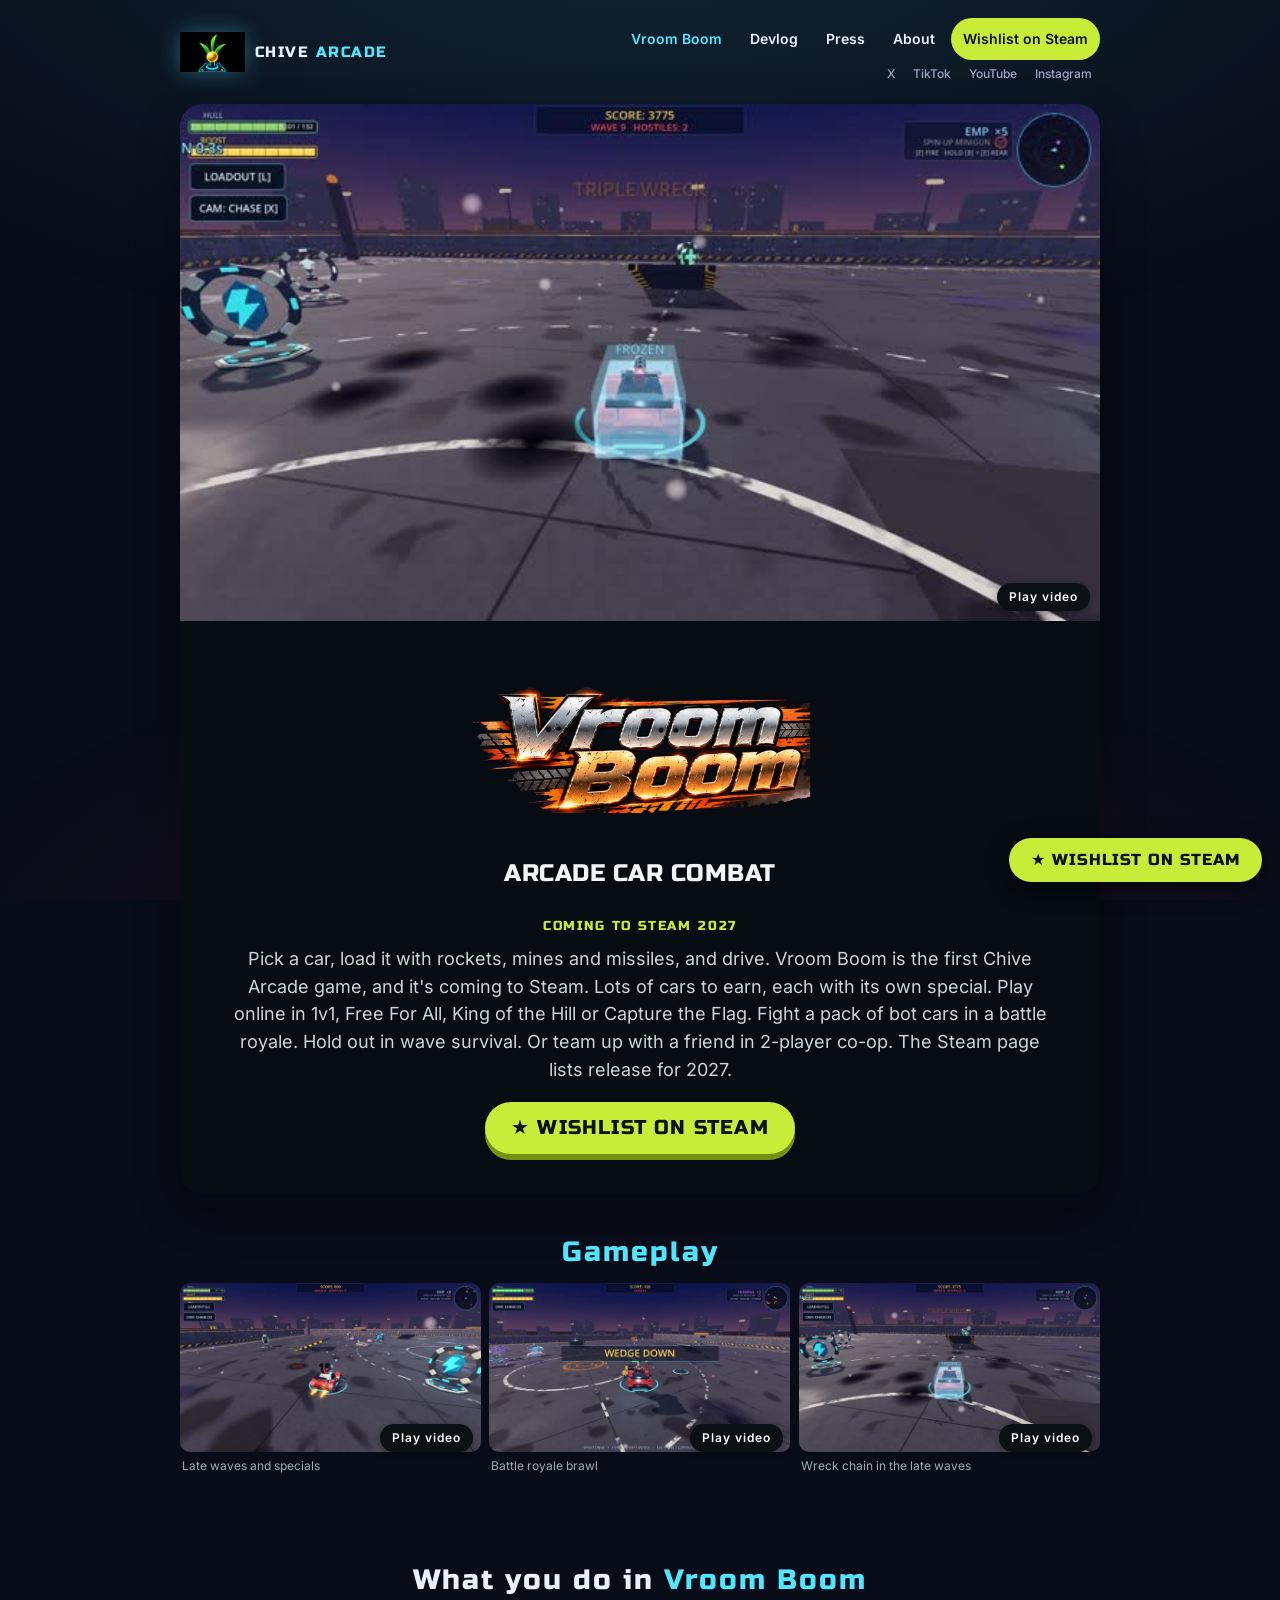
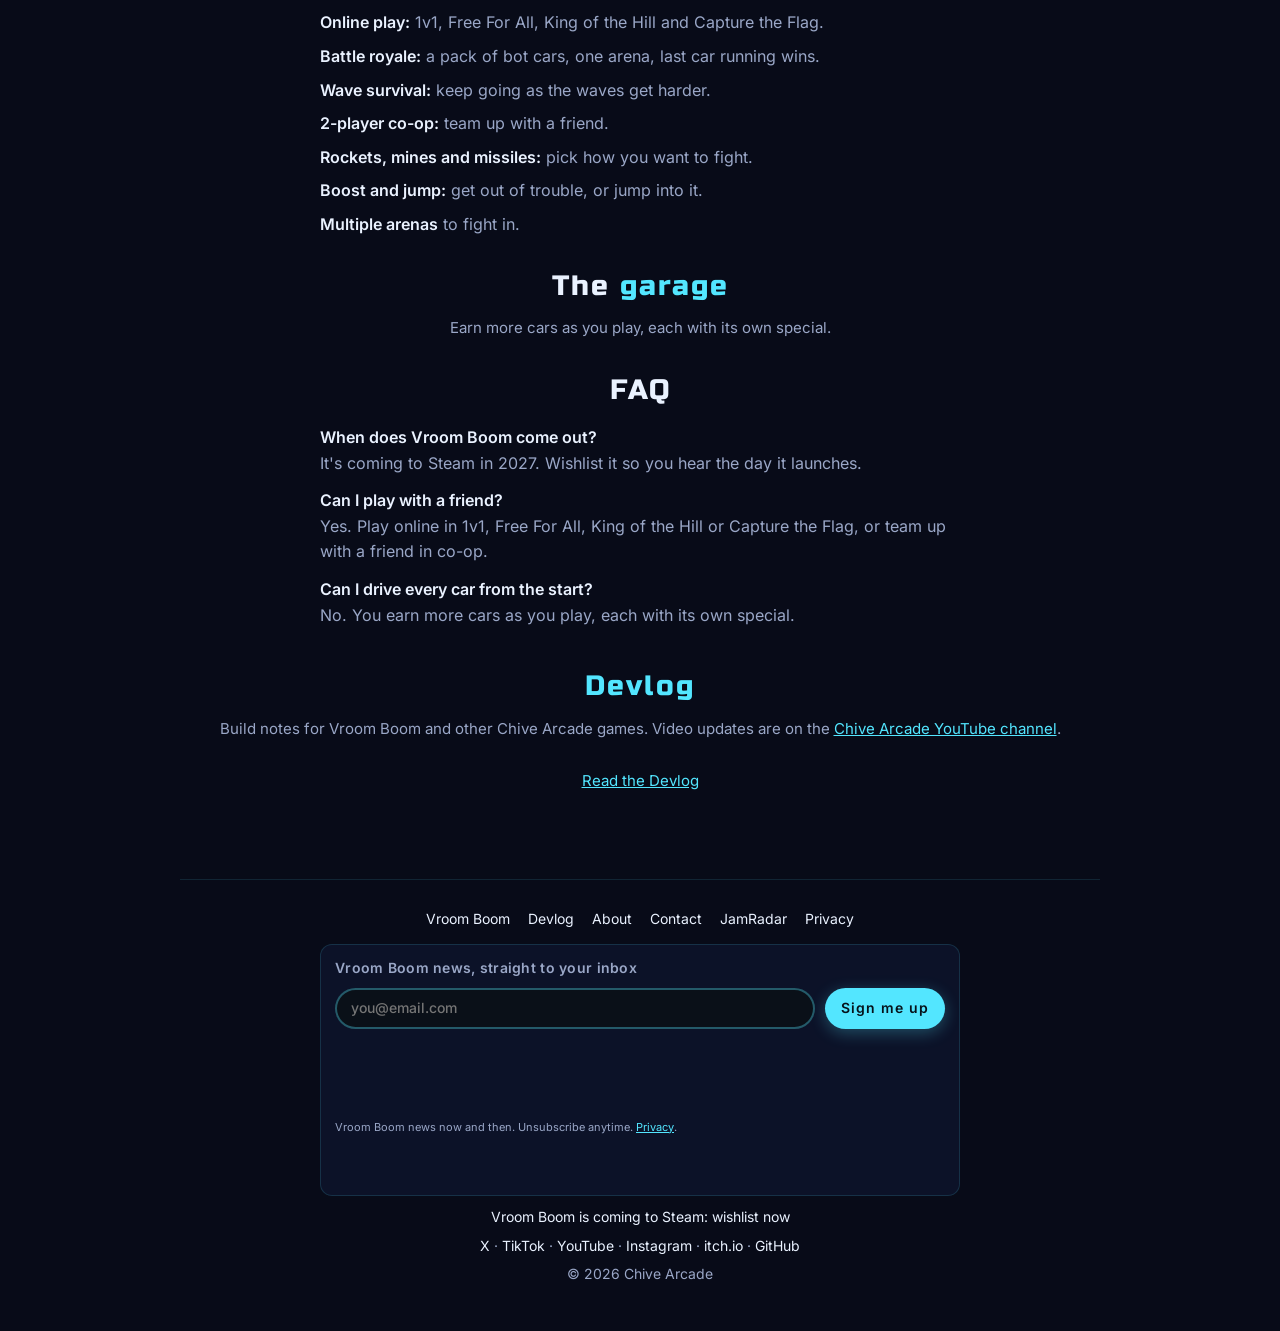
==== commit 5f038d24: "Add /games/ to sitemap and remove broken Bluesky links https://bsky.app/profile/chivearcade.com retu" ====
--- a/index.html
+++ b/index.html
@@ -175,7 +175,7 @@
   <header class="site-head">
     <a class="brand" href="/"><img src="/mark-80.png" width="65" height="40" alt=""><span>CHIVE <em>ARCADE</em></span></a>
     <button class="nav-toggle" type="button" aria-expanded="false" aria-controls="site-nav">Menu</button>
-    <nav class="site-nav" id="site-nav" aria-label="Main"><ul><li><a href="/#vroom-boom" aria-current="page">Vroom Boom</a></li><!-- <li><a href="/games/">Browser Games</a></li> --><li><a href="/devlog/">Devlog</a></li><li><a href="/vroom-boom/press/">Press</a></li><li><a href="/about/">About</a></li><li><a class="nav-steam" href="https://store.steampowered.com/app/5446380/?utm_source=chivearcade&amp;utm_medium=site&amp;utm_campaign=vroomboom" target="_blank" rel="noopener">Wishlist on Steam</a></li></ul><ul class="site-social" aria-label="Chive Arcade on social media"><li><a href="https://x.com/ChiveArcade" target="_blank" rel="noopener">X</a></li><li><a href="https://www.tiktok.com/@chive.arcade" target="_blank" rel="noopener">TikTok</a></li><li><a href="https://www.youtube.com/@ChiveArcade" target="_blank" rel="noopener">YouTube</a></li><li><a href="https://www.instagram.com/chivearcade" target="_blank" rel="noopener">Instagram</a></li><li><a href="https://bsky.app/profile/chivearcade.com" target="_blank" rel="noopener">Bluesky</a></li></ul></nav>
+    <nav class="site-nav" id="site-nav" aria-label="Main"><ul><li><a href="/#vroom-boom" aria-current="page">Vroom Boom</a></li><!-- <li><a href="/games/">Browser Games</a></li> --><li><a href="/devlog/">Devlog</a></li><li><a href="/vroom-boom/press/">Press</a></li><li><a href="/about/">About</a></li><li><a class="nav-steam" href="https://store.steampowered.com/app/5446380/?utm_source=chivearcade&amp;utm_medium=site&amp;utm_campaign=vroomboom" target="_blank" rel="noopener">Wishlist on Steam</a></li></ul><ul class="site-social" aria-label="Chive Arcade on social media"><li><a href="https://x.com/ChiveArcade" target="_blank" rel="noopener">X</a></li><li><a href="https://www.tiktok.com/@chive.arcade" target="_blank" rel="noopener">TikTok</a></li><li><a href="https://www.youtube.com/@ChiveArcade" target="_blank" rel="noopener">YouTube</a></li><li><a href="https://www.instagram.com/chivearcade" target="_blank" rel="noopener">Instagram</a></li></ul></nav>
   </header>
 <main id="main">
 
@@ -239,7 +239,7 @@
       </form>
     </section>
     <p><a href="https://store.steampowered.com/app/5446380/?utm_source=chivearcade&amp;utm_medium=site&amp;utm_campaign=vroomboom" target="_blank" rel="noopener">Vroom Boom is coming to Steam: wishlist now</a></p>
-    <p><a href="https://x.com/ChiveArcade">X</a> · <a href="https://www.tiktok.com/@chive.arcade">TikTok</a> · <a href="https://www.youtube.com/@ChiveArcade">YouTube</a> · <a href="https://www.instagram.com/chivearcade">Instagram</a> · <a href="https://bsky.app/profile/chivearcade.com">Bluesky</a> · <a href="https://chive-arcade.itch.io">itch.io</a> · <a href="https://github.com/chive55">GitHub</a></p>
+    <p><a href="https://x.com/ChiveArcade">X</a> · <a href="https://www.tiktok.com/@chive.arcade">TikTok</a> · <a href="https://www.youtube.com/@ChiveArcade">YouTube</a> · <a href="https://www.instagram.com/chivearcade">Instagram</a> · <a href="https://chive-arcade.itch.io">itch.io</a> · <a href="https://github.com/chive55">GitHub</a></p>
     <p>© <span id="foot-year">2026</span> Chive Arcade</p>
   </footer>
 
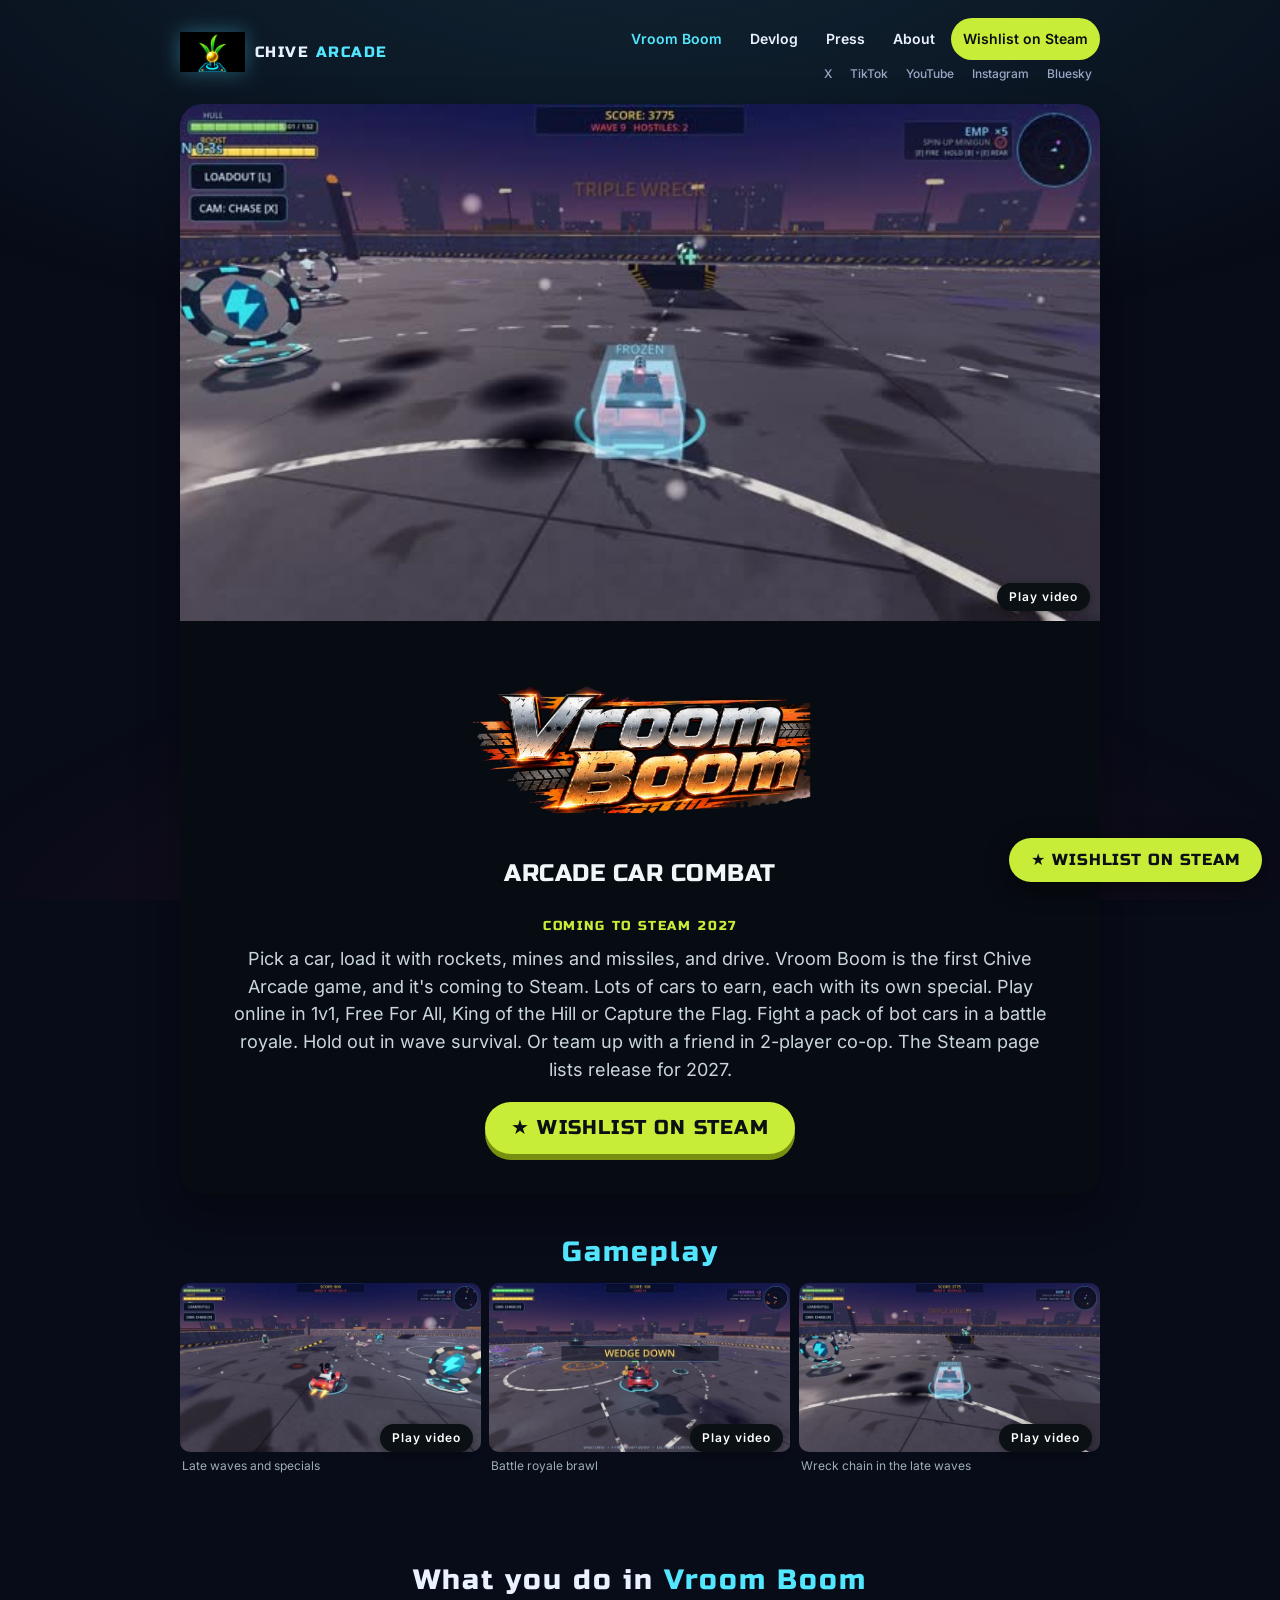
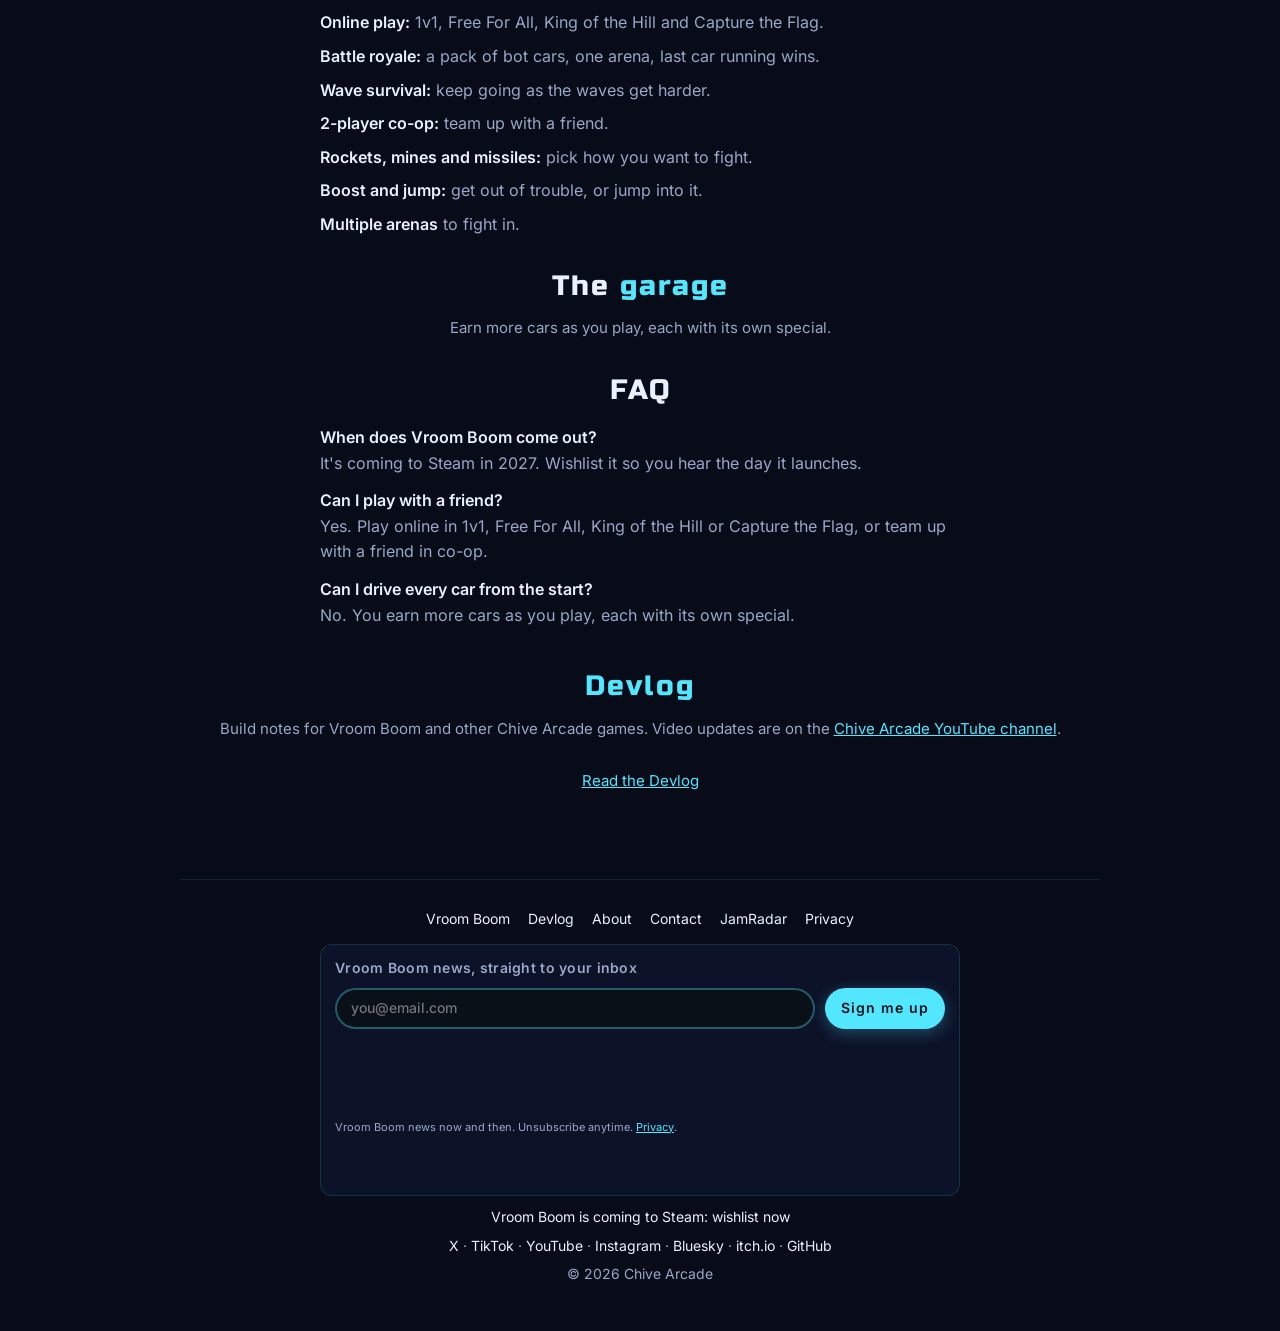
==== commit f7f9cb17: "Add descriptive caption tracks to homepage videos Clips are video-only (no audio stream) mute gamepl" ====
--- a/index.html
+++ b/index.html
@@ -175,12 +175,12 @@
   <header class="site-head">
     <a class="brand" href="/"><img src="/mark-80.png" width="65" height="40" alt=""><span>CHIVE <em>ARCADE</em></span></a>
     <button class="nav-toggle" type="button" aria-expanded="false" aria-controls="site-nav">Menu</button>
-    <nav class="site-nav" id="site-nav" aria-label="Main"><ul><li><a href="/#vroom-boom" aria-current="page">Vroom Boom</a></li><!-- <li><a href="/games/">Browser Games</a></li> --><li><a href="/devlog/">Devlog</a></li><li><a href="/vroom-boom/press/">Press</a></li><li><a href="/about/">About</a></li><li><a class="nav-steam" href="https://store.steampowered.com/app/5446380/?utm_source=chivearcade&amp;utm_medium=site&amp;utm_campaign=vroomboom" target="_blank" rel="noopener">Wishlist on Steam</a></li></ul><ul class="site-social" aria-label="Chive Arcade on social media"><li><a href="https://x.com/ChiveArcade" target="_blank" rel="noopener">X</a></li><li><a href="https://www.tiktok.com/@chive.arcade" target="_blank" rel="noopener">TikTok</a></li><li><a href="https://www.youtube.com/@ChiveArcade" target="_blank" rel="noopener">YouTube</a></li><li><a href="https://www.instagram.com/chivearcade" target="_blank" rel="noopener">Instagram</a></li></ul></nav>
+    <nav class="site-nav" id="site-nav" aria-label="Main"><ul><li><a href="/#vroom-boom" aria-current="page">Vroom Boom</a></li><!-- <li><a href="/games/">Browser Games</a></li> --><li><a href="/devlog/">Devlog</a></li><li><a href="/vroom-boom/press/">Press</a></li><li><a href="/about/">About</a></li><li><a class="nav-steam" href="https://store.steampowered.com/app/5446380/?utm_source=chivearcade&amp;utm_medium=site&amp;utm_campaign=vroomboom" target="_blank" rel="noopener">Wishlist on Steam</a></li></ul><ul class="site-social" aria-label="Chive Arcade on social media"><li><a href="https://x.com/ChiveArcade" target="_blank" rel="noopener">X</a></li><li><a href="https://www.tiktok.com/@chive.arcade" target="_blank" rel="noopener">TikTok</a></li><li><a href="https://www.youtube.com/@ChiveArcade" target="_blank" rel="noopener">YouTube</a></li><li><a href="https://www.instagram.com/chivearcade" target="_blank" rel="noopener">Instagram</a></li><li><a href="https://bsky.app/profile/chivearcade.com" target="_blank" rel="noopener">Bluesky</a></li></ul></nav>
   </header>
 <main id="main">
 
 <!--VB-HERO--><section class="vb-hero" id="vroom-boom" aria-labelledby="vb-title">
-  <div class="vb-media"><video class="vb-trailer" data-src="/vroom-boom/late_wave_wreck_chain.mp4" poster="/vroom-boom/late_wave_wreck_chain.jpg" muted loop playsinline preload="metadata" aria-label="Vroom Boom gameplay: wreck chain in the late waves"></video></div>
+  <div class="vb-media"><video class="vb-trailer" data-src="/vroom-boom/late_wave_wreck_chain.mp4" poster="/vroom-boom/late_wave_wreck_chain.jpg" muted loop playsinline preload="metadata" aria-label="Vroom Boom gameplay: wreck chain in the late waves"><track kind="captions" srclang="en" label="Descriptions" src="/vroom-boom/captions/late_wave_wreck_chain.vtt" default></video></div>
   <h1 id="vb-title" class="vb-title vb-hero-heading"><picture><source type="image/webp" srcset="/vroom-boom/logo.webp"><img class="vb-logo" src="/vroom-boom/logo.png" srcset="/vroom-boom/logo.png 1x, /vroom-boom/logo@2x.png 2x" width="520" height="292" alt="Vroom Boom logo" decoding="sync"></picture><span class="vb-sub">Arcade car combat</span></h1>
   <div class="vb-copy">
     <p class="vb-kicker">Coming to Steam 2027</p>
@@ -190,7 +190,7 @@
 </section><!--/VB-HERO-->
 <section class="vb-gameplay" id="gameplay" aria-labelledby="gameplay-title">
   <h2 id="gameplay-title"><span class="c">Gameplay</span></h2>
-  <div class="vb-strip"><figure class="vb-clip"><video data-lazy data-src="/vroom-boom/late_wave_specials.mp4" poster="/vroom-boom/late_wave_specials.jpg" muted loop playsinline preload="none" aria-label="Late waves and specials"></video><figcaption>Late waves and specials</figcaption></figure><figure class="vb-clip"><video data-lazy data-src="/vroom-boom/royale_brawl.mp4" poster="/vroom-boom/royale_brawl.jpg" muted loop playsinline preload="none" aria-label="Battle royale brawl"></video><figcaption>Battle royale brawl</figcaption></figure><figure class="vb-clip"><video data-lazy data-src="/vroom-boom/late_wave_wreck_chain.mp4" poster="/vroom-boom/late_wave_wreck_chain.jpg" muted loop playsinline preload="none" aria-label="Wreck chain in the late waves"></video><figcaption>Wreck chain in the late waves</figcaption></figure></div>
+  <div class="vb-strip"><figure class="vb-clip"><video data-lazy data-src="/vroom-boom/late_wave_specials.mp4" poster="/vroom-boom/late_wave_specials.jpg" muted loop playsinline preload="none" aria-label="Late waves and specials"><track kind="captions" srclang="en" label="Descriptions" src="/vroom-boom/captions/late_wave_specials.vtt" default></video><figcaption>Late waves and specials</figcaption></figure><figure class="vb-clip"><video data-lazy data-src="/vroom-boom/royale_brawl.mp4" poster="/vroom-boom/royale_brawl.jpg" muted loop playsinline preload="none" aria-label="Battle royale brawl"><track kind="captions" srclang="en" label="Descriptions" src="/vroom-boom/captions/royale_brawl.vtt" default></video><figcaption>Battle royale brawl</figcaption></figure><figure class="vb-clip"><video data-lazy data-src="/vroom-boom/late_wave_wreck_chain.mp4" poster="/vroom-boom/late_wave_wreck_chain.jpg" muted loop playsinline preload="none" aria-label="Wreck chain in the late waves"><track kind="captions" srclang="en" label="Descriptions" src="/vroom-boom/captions/late_wave_wreck_chain.vtt" default></video><figcaption>Wreck chain in the late waves</figcaption></figure></div>
 </section>
 <!--VB-INFO--><section class="vb-info">
   <h2>What you do in <span class="c">Vroom Boom</span></h2>
@@ -239,7 +239,7 @@
       </form>
     </section>
     <p><a href="https://store.steampowered.com/app/5446380/?utm_source=chivearcade&amp;utm_medium=site&amp;utm_campaign=vroomboom" target="_blank" rel="noopener">Vroom Boom is coming to Steam: wishlist now</a></p>
-    <p><a href="https://x.com/ChiveArcade">X</a> · <a href="https://www.tiktok.com/@chive.arcade">TikTok</a> · <a href="https://www.youtube.com/@ChiveArcade">YouTube</a> · <a href="https://www.instagram.com/chivearcade">Instagram</a> · <a href="https://chive-arcade.itch.io">itch.io</a> · <a href="https://github.com/chive55">GitHub</a></p>
+    <p><a href="https://x.com/ChiveArcade">X</a> · <a href="https://www.tiktok.com/@chive.arcade">TikTok</a> · <a href="https://www.youtube.com/@ChiveArcade">YouTube</a> · <a href="https://www.instagram.com/chivearcade">Instagram</a> · <a href="https://bsky.app/profile/chivearcade.com">Bluesky</a> · <a href="https://chive-arcade.itch.io">itch.io</a> · <a href="https://github.com/chive55">GitHub</a></p>
     <p>© <span id="foot-year">2026</span> Chive Arcade</p>
   </footer>
 
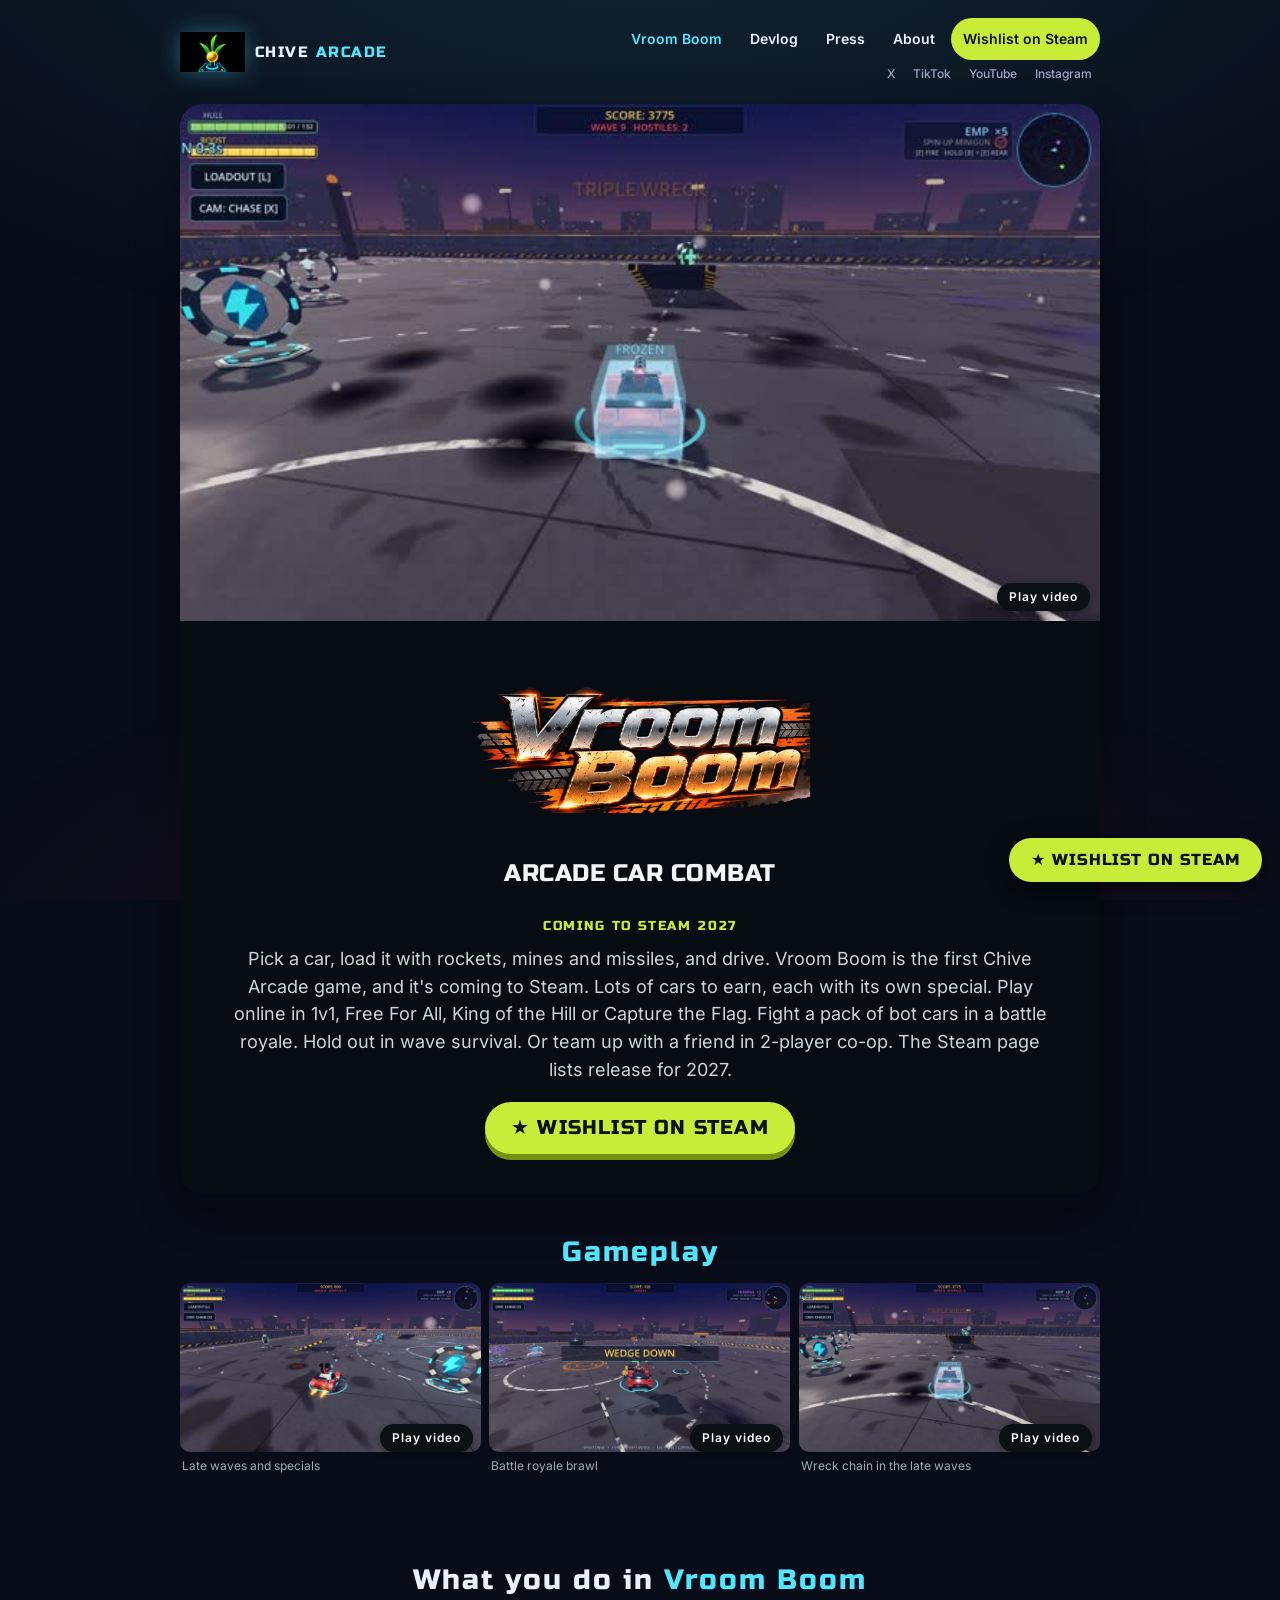
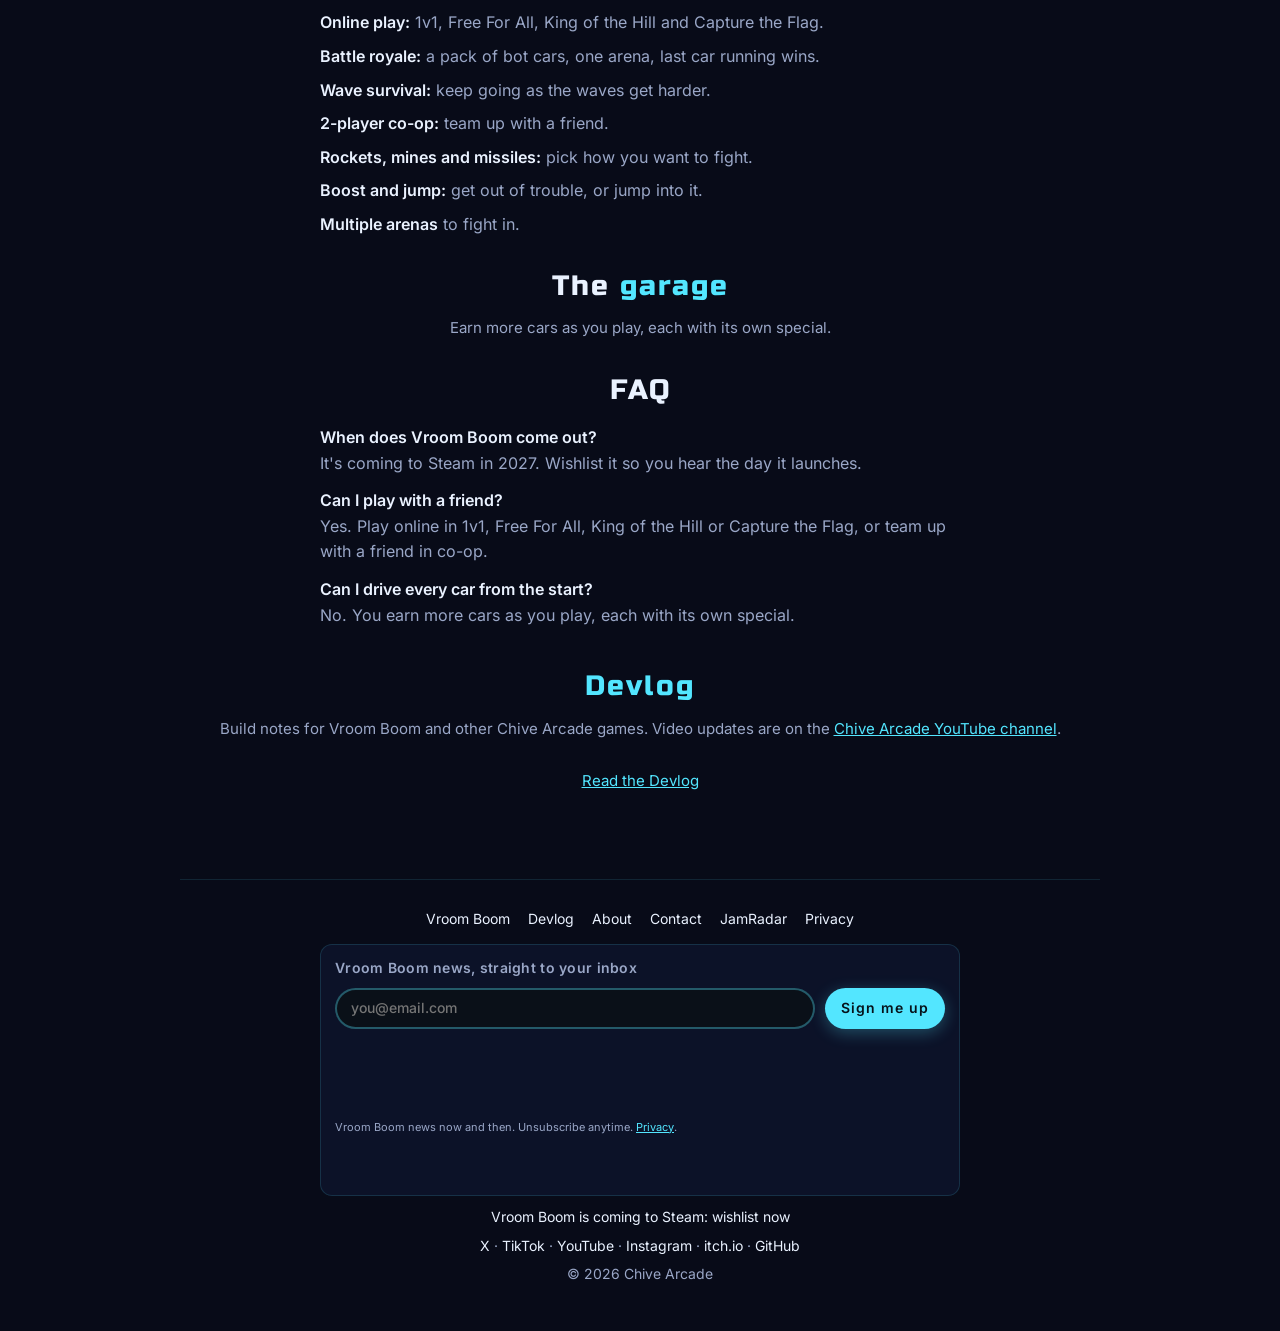
==== commit fa7ec913: "Add /games/ to sitemap and remove broken Bluesky links (#30) https://bsky.app/profile/chivearcade.co" ====
--- a/index.html
+++ b/index.html
@@ -175,12 +175,12 @@
   <header class="site-head">
     <a class="brand" href="/"><img src="/mark-80.png" width="65" height="40" alt=""><span>CHIVE <em>ARCADE</em></span></a>
     <button class="nav-toggle" type="button" aria-expanded="false" aria-controls="site-nav">Menu</button>
-    <nav class="site-nav" id="site-nav" aria-label="Main"><ul><li><a href="/#vroom-boom" aria-current="page">Vroom Boom</a></li><!-- <li><a href="/games/">Browser Games</a></li> --><li><a href="/devlog/">Devlog</a></li><li><a href="/vroom-boom/press/">Press</a></li><li><a href="/about/">About</a></li><li><a class="nav-steam" href="https://store.steampowered.com/app/5446380/?utm_source=chivearcade&amp;utm_medium=site&amp;utm_campaign=vroomboom" target="_blank" rel="noopener">Wishlist on Steam</a></li></ul><ul class="site-social" aria-label="Chive Arcade on social media"><li><a href="https://x.com/ChiveArcade" target="_blank" rel="noopener">X</a></li><li><a href="https://www.tiktok.com/@chive.arcade" target="_blank" rel="noopener">TikTok</a></li><li><a href="https://www.youtube.com/@ChiveArcade" target="_blank" rel="noopener">YouTube</a></li><li><a href="https://www.instagram.com/chivearcade" target="_blank" rel="noopener">Instagram</a></li><li><a href="https://bsky.app/profile/chivearcade.com" target="_blank" rel="noopener">Bluesky</a></li></ul></nav>
+    <nav class="site-nav" id="site-nav" aria-label="Main"><ul><li><a href="/#vroom-boom" aria-current="page">Vroom Boom</a></li><!-- <li><a href="/games/">Browser Games</a></li> --><li><a href="/devlog/">Devlog</a></li><li><a href="/vroom-boom/press/">Press</a></li><li><a href="/about/">About</a></li><li><a class="nav-steam" href="https://store.steampowered.com/app/5446380/?utm_source=chivearcade&amp;utm_medium=site&amp;utm_campaign=vroomboom" target="_blank" rel="noopener">Wishlist on Steam</a></li></ul><ul class="site-social" aria-label="Chive Arcade on social media"><li><a href="https://x.com/ChiveArcade" target="_blank" rel="noopener">X</a></li><li><a href="https://www.tiktok.com/@chive.arcade" target="_blank" rel="noopener">TikTok</a></li><li><a href="https://www.youtube.com/@ChiveArcade" target="_blank" rel="noopener">YouTube</a></li><li><a href="https://www.instagram.com/chivearcade" target="_blank" rel="noopener">Instagram</a></li></ul></nav>
   </header>
 <main id="main">
 
 <!--VB-HERO--><section class="vb-hero" id="vroom-boom" aria-labelledby="vb-title">
-  <div class="vb-media"><video class="vb-trailer" data-src="/vroom-boom/late_wave_wreck_chain.mp4" poster="/vroom-boom/late_wave_wreck_chain.jpg" muted loop playsinline preload="metadata" aria-label="Vroom Boom gameplay: wreck chain in the late waves"><track kind="captions" srclang="en" label="Descriptions" src="/vroom-boom/captions/late_wave_wreck_chain.vtt" default></video></div>
+  <div class="vb-media"><video class="vb-trailer" data-src="/vroom-boom/late_wave_wreck_chain.mp4" poster="/vroom-boom/late_wave_wreck_chain.jpg" muted loop playsinline preload="metadata" aria-label="Vroom Boom gameplay: wreck chain in the late waves"></video></div>
   <h1 id="vb-title" class="vb-title vb-hero-heading"><picture><source type="image/webp" srcset="/vroom-boom/logo.webp"><img class="vb-logo" src="/vroom-boom/logo.png" srcset="/vroom-boom/logo.png 1x, /vroom-boom/logo@2x.png 2x" width="520" height="292" alt="Vroom Boom logo" decoding="sync"></picture><span class="vb-sub">Arcade car combat</span></h1>
   <div class="vb-copy">
     <p class="vb-kicker">Coming to Steam 2027</p>
@@ -190,7 +190,7 @@
 </section><!--/VB-HERO-->
 <section class="vb-gameplay" id="gameplay" aria-labelledby="gameplay-title">
   <h2 id="gameplay-title"><span class="c">Gameplay</span></h2>
-  <div class="vb-strip"><figure class="vb-clip"><video data-lazy data-src="/vroom-boom/late_wave_specials.mp4" poster="/vroom-boom/late_wave_specials.jpg" muted loop playsinline preload="none" aria-label="Late waves and specials"><track kind="captions" srclang="en" label="Descriptions" src="/vroom-boom/captions/late_wave_specials.vtt" default></video><figcaption>Late waves and specials</figcaption></figure><figure class="vb-clip"><video data-lazy data-src="/vroom-boom/royale_brawl.mp4" poster="/vroom-boom/royale_brawl.jpg" muted loop playsinline preload="none" aria-label="Battle royale brawl"><track kind="captions" srclang="en" label="Descriptions" src="/vroom-boom/captions/royale_brawl.vtt" default></video><figcaption>Battle royale brawl</figcaption></figure><figure class="vb-clip"><video data-lazy data-src="/vroom-boom/late_wave_wreck_chain.mp4" poster="/vroom-boom/late_wave_wreck_chain.jpg" muted loop playsinline preload="none" aria-label="Wreck chain in the late waves"><track kind="captions" srclang="en" label="Descriptions" src="/vroom-boom/captions/late_wave_wreck_chain.vtt" default></video><figcaption>Wreck chain in the late waves</figcaption></figure></div>
+  <div class="vb-strip"><figure class="vb-clip"><video data-lazy data-src="/vroom-boom/late_wave_specials.mp4" poster="/vroom-boom/late_wave_specials.jpg" muted loop playsinline preload="none" aria-label="Late waves and specials"></video><figcaption>Late waves and specials</figcaption></figure><figure class="vb-clip"><video data-lazy data-src="/vroom-boom/royale_brawl.mp4" poster="/vroom-boom/royale_brawl.jpg" muted loop playsinline preload="none" aria-label="Battle royale brawl"></video><figcaption>Battle royale brawl</figcaption></figure><figure class="vb-clip"><video data-lazy data-src="/vroom-boom/late_wave_wreck_chain.mp4" poster="/vroom-boom/late_wave_wreck_chain.jpg" muted loop playsinline preload="none" aria-label="Wreck chain in the late waves"></video><figcaption>Wreck chain in the late waves</figcaption></figure></div>
 </section>
 <!--VB-INFO--><section class="vb-info">
   <h2>What you do in <span class="c">Vroom Boom</span></h2>
@@ -239,7 +239,7 @@
       </form>
     </section>
     <p><a href="https://store.steampowered.com/app/5446380/?utm_source=chivearcade&amp;utm_medium=site&amp;utm_campaign=vroomboom" target="_blank" rel="noopener">Vroom Boom is coming to Steam: wishlist now</a></p>
-    <p><a href="https://x.com/ChiveArcade">X</a> · <a href="https://www.tiktok.com/@chive.arcade">TikTok</a> · <a href="https://www.youtube.com/@ChiveArcade">YouTube</a> · <a href="https://www.instagram.com/chivearcade">Instagram</a> · <a href="https://bsky.app/profile/chivearcade.com">Bluesky</a> · <a href="https://chive-arcade.itch.io">itch.io</a> · <a href="https://github.com/chive55">GitHub</a></p>
+    <p><a href="https://x.com/ChiveArcade">X</a> · <a href="https://www.tiktok.com/@chive.arcade">TikTok</a> · <a href="https://www.youtube.com/@ChiveArcade">YouTube</a> · <a href="https://www.instagram.com/chivearcade">Instagram</a> · <a href="https://chive-arcade.itch.io">itch.io</a> · <a href="https://github.com/chive55">GitHub</a></p>
     <p>© <span id="foot-year">2026</span> Chive Arcade</p>
   </footer>
 
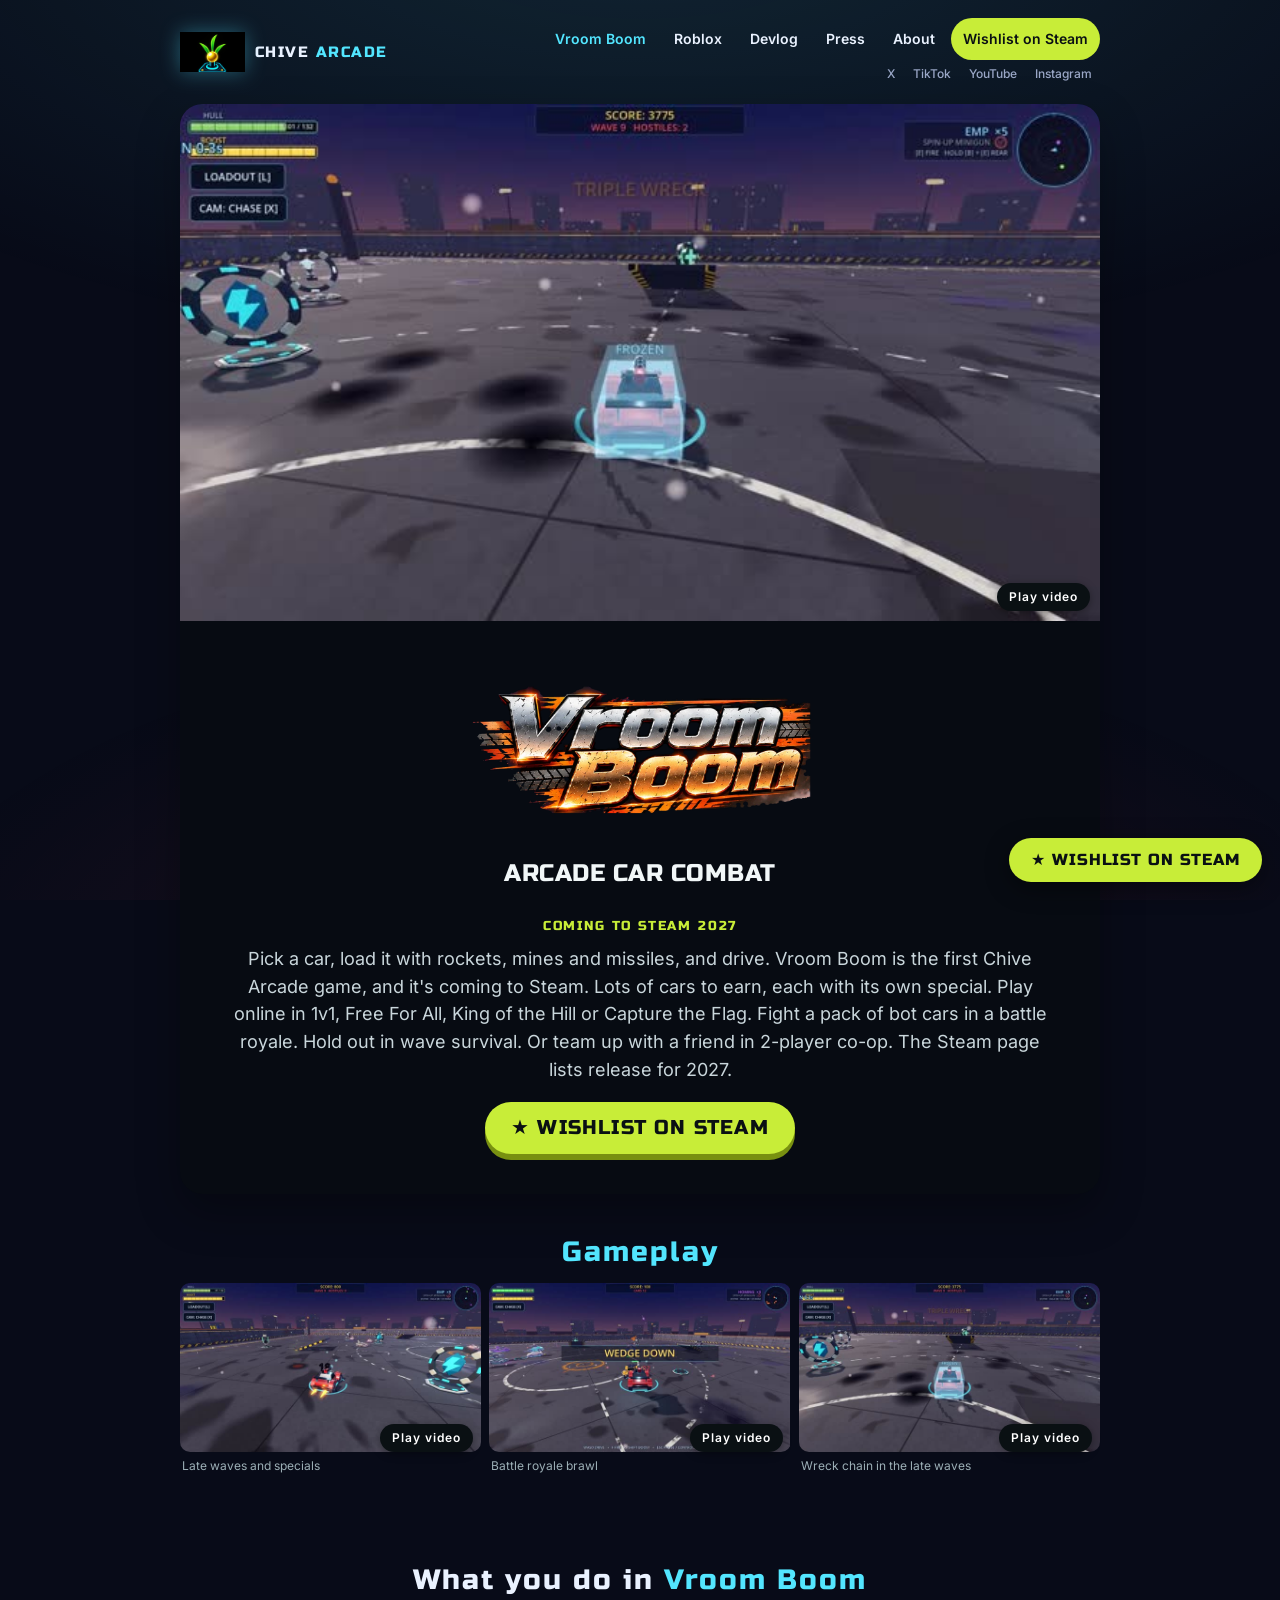
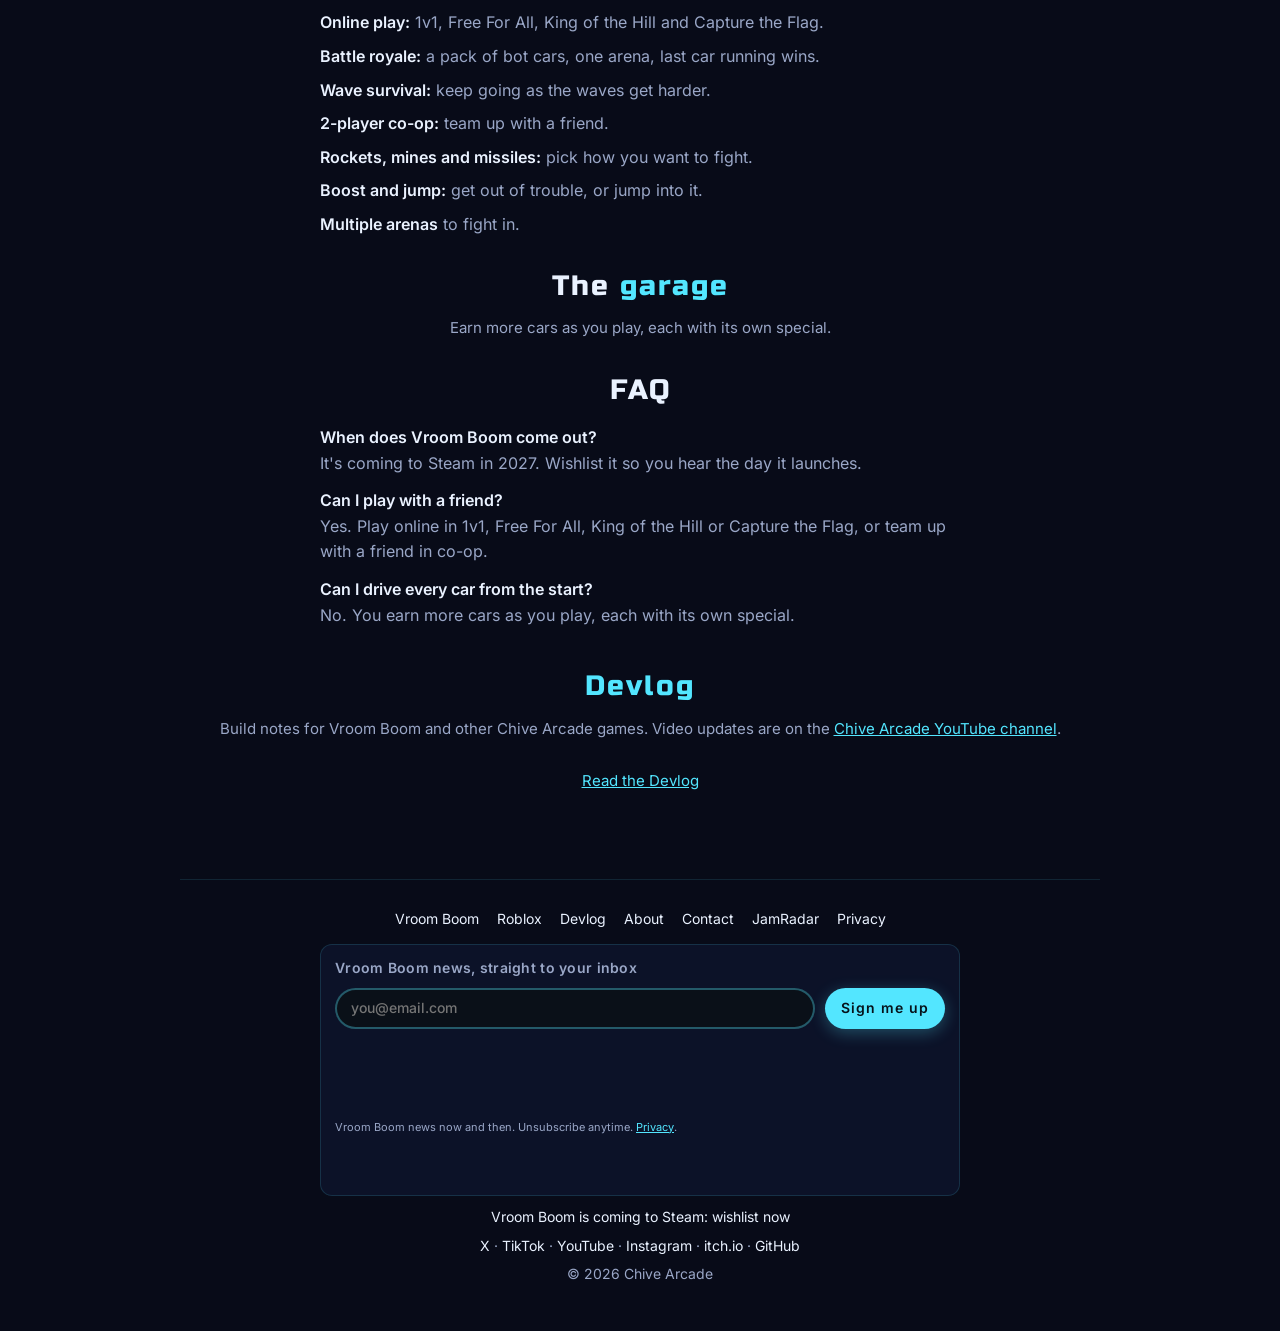
==== commit e62bfba1: "Add Roblox section with Pocket Kingdoms featured Nathan asked for a /roblox/ tab on chivearcade.com " ====
--- a/index.html
+++ b/index.html
@@ -175,12 +175,12 @@
   <header class="site-head">
     <a class="brand" href="/"><img src="/mark-80.png" width="65" height="40" alt=""><span>CHIVE <em>ARCADE</em></span></a>
     <button class="nav-toggle" type="button" aria-expanded="false" aria-controls="site-nav">Menu</button>
-    <nav class="site-nav" id="site-nav" aria-label="Main"><ul><li><a href="/#vroom-boom" aria-current="page">Vroom Boom</a></li><!-- <li><a href="/games/">Browser Games</a></li> --><li><a href="/devlog/">Devlog</a></li><li><a href="/vroom-boom/press/">Press</a></li><li><a href="/about/">About</a></li><li><a class="nav-steam" href="https://store.steampowered.com/app/5446380/?utm_source=chivearcade&amp;utm_medium=site&amp;utm_campaign=vroomboom" target="_blank" rel="noopener">Wishlist on Steam</a></li></ul><ul class="site-social" aria-label="Chive Arcade on social media"><li><a href="https://x.com/ChiveArcade" target="_blank" rel="noopener">X</a></li><li><a href="https://www.tiktok.com/@chive.arcade" target="_blank" rel="noopener">TikTok</a></li><li><a href="https://www.youtube.com/@ChiveArcade" target="_blank" rel="noopener">YouTube</a></li><li><a href="https://www.instagram.com/chivearcade" target="_blank" rel="noopener">Instagram</a></li></ul></nav>
+    <nav class="site-nav" id="site-nav" aria-label="Main"><ul><li><a href="/#vroom-boom" aria-current="page">Vroom Boom</a></li><!-- <li><a href="/games/">Browser Games</a></li> --><li><a href="/roblox/">Roblox</a></li><li><a href="/devlog/">Devlog</a></li><li><a href="/vroom-boom/press/">Press</a></li><li><a href="/about/">About</a></li><li><a class="nav-steam" href="https://store.steampowered.com/app/5446380/?utm_source=chivearcade&amp;utm_medium=site&amp;utm_campaign=vroomboom" target="_blank" rel="noopener">Wishlist on Steam</a></li></ul><ul class="site-social" aria-label="Chive Arcade on social media"><li><a href="https://x.com/ChiveArcade" target="_blank" rel="noopener">X</a></li><li><a href="https://www.tiktok.com/@chive.arcade" target="_blank" rel="noopener">TikTok</a></li><li><a href="https://www.youtube.com/@ChiveArcade" target="_blank" rel="noopener">YouTube</a></li><li><a href="https://www.instagram.com/chivearcade" target="_blank" rel="noopener">Instagram</a></li></ul></nav>
   </header>
 <main id="main">
 
 <!--VB-HERO--><section class="vb-hero" id="vroom-boom" aria-labelledby="vb-title">
-  <div class="vb-media"><video class="vb-trailer" data-src="/vroom-boom/late_wave_wreck_chain.mp4" poster="/vroom-boom/late_wave_wreck_chain.jpg" muted loop playsinline preload="metadata" aria-label="Vroom Boom gameplay: wreck chain in the late waves"></video></div>
+  <div class="vb-media"><video class="vb-trailer" data-src="/vroom-boom/late_wave_wreck_chain.mp4" poster="/vroom-boom/late_wave_wreck_chain.jpg" muted loop playsinline preload="metadata" aria-label="Vroom Boom gameplay: wreck chain in the late waves"><track kind="captions" srclang="en" label="Descriptions" src="/vroom-boom/captions/late_wave_wreck_chain.vtt" default></video></div>
   <h1 id="vb-title" class="vb-title vb-hero-heading"><picture><source type="image/webp" srcset="/vroom-boom/logo.webp"><img class="vb-logo" src="/vroom-boom/logo.png" srcset="/vroom-boom/logo.png 1x, /vroom-boom/logo@2x.png 2x" width="520" height="292" alt="Vroom Boom logo" decoding="sync"></picture><span class="vb-sub">Arcade car combat</span></h1>
   <div class="vb-copy">
     <p class="vb-kicker">Coming to Steam 2027</p>
@@ -190,7 +190,7 @@
 </section><!--/VB-HERO-->
 <section class="vb-gameplay" id="gameplay" aria-labelledby="gameplay-title">
   <h2 id="gameplay-title"><span class="c">Gameplay</span></h2>
-  <div class="vb-strip"><figure class="vb-clip"><video data-lazy data-src="/vroom-boom/late_wave_specials.mp4" poster="/vroom-boom/late_wave_specials.jpg" muted loop playsinline preload="none" aria-label="Late waves and specials"></video><figcaption>Late waves and specials</figcaption></figure><figure class="vb-clip"><video data-lazy data-src="/vroom-boom/royale_brawl.mp4" poster="/vroom-boom/royale_brawl.jpg" muted loop playsinline preload="none" aria-label="Battle royale brawl"></video><figcaption>Battle royale brawl</figcaption></figure><figure class="vb-clip"><video data-lazy data-src="/vroom-boom/late_wave_wreck_chain.mp4" poster="/vroom-boom/late_wave_wreck_chain.jpg" muted loop playsinline preload="none" aria-label="Wreck chain in the late waves"></video><figcaption>Wreck chain in the late waves</figcaption></figure></div>
+  <div class="vb-strip"><figure class="vb-clip"><video data-lazy data-src="/vroom-boom/late_wave_specials.mp4" poster="/vroom-boom/late_wave_specials.jpg" muted loop playsinline preload="none" aria-label="Late waves and specials"><track kind="captions" srclang="en" label="Descriptions" src="/vroom-boom/captions/late_wave_specials.vtt" default></video><figcaption>Late waves and specials</figcaption></figure><figure class="vb-clip"><video data-lazy data-src="/vroom-boom/royale_brawl.mp4" poster="/vroom-boom/royale_brawl.jpg" muted loop playsinline preload="none" aria-label="Battle royale brawl"><track kind="captions" srclang="en" label="Descriptions" src="/vroom-boom/captions/royale_brawl.vtt" default></video><figcaption>Battle royale brawl</figcaption></figure><figure class="vb-clip"><video data-lazy data-src="/vroom-boom/late_wave_wreck_chain.mp4" poster="/vroom-boom/late_wave_wreck_chain.jpg" muted loop playsinline preload="none" aria-label="Wreck chain in the late waves"><track kind="captions" srclang="en" label="Descriptions" src="/vroom-boom/captions/late_wave_wreck_chain.vtt" default></video><figcaption>Wreck chain in the late waves</figcaption></figure></div>
 </section>
 <!--VB-INFO--><section class="vb-info">
   <h2>What you do in <span class="c">Vroom Boom</span></h2>
@@ -221,7 +221,7 @@
 
 </main>
   <footer class="site-foot">
-    <nav aria-label="Footer"><ul><li><a href="/#vroom-boom">Vroom Boom</a></li><!-- <li><a href="/games/">Browser Games</a></li> --><li><a href="/devlog/">Devlog</a></li><li><a href="/about/">About</a></li><li><a href="mailto:chivearcade@gmail.com">Contact</a></li><li><a href="https://jamradar.chivearcade.com/">JamRadar</a></li><li><a href="/privacy.html">Privacy</a></li></ul></nav>
+    <nav aria-label="Footer"><ul><li><a href="/#vroom-boom">Vroom Boom</a></li><!-- <li><a href="/games/">Browser Games</a></li> --><li><a href="/roblox/">Roblox</a></li><li><a href="/devlog/">Devlog</a></li><li><a href="/about/">About</a></li><li><a href="mailto:chivearcade@gmail.com">Contact</a></li><li><a href="https://jamradar.chivearcade.com/">JamRadar</a></li><li><a href="/privacy.html">Privacy</a></li></ul></nav>
     <section class="nl-foot" aria-labelledby="nl-foot-heading">
       <p id="nl-foot-heading" class="nl-heading">Vroom Boom news, straight to your inbox</p>
       <form class="nl-form" action="/api/subscribe" method="post" novalidate>
